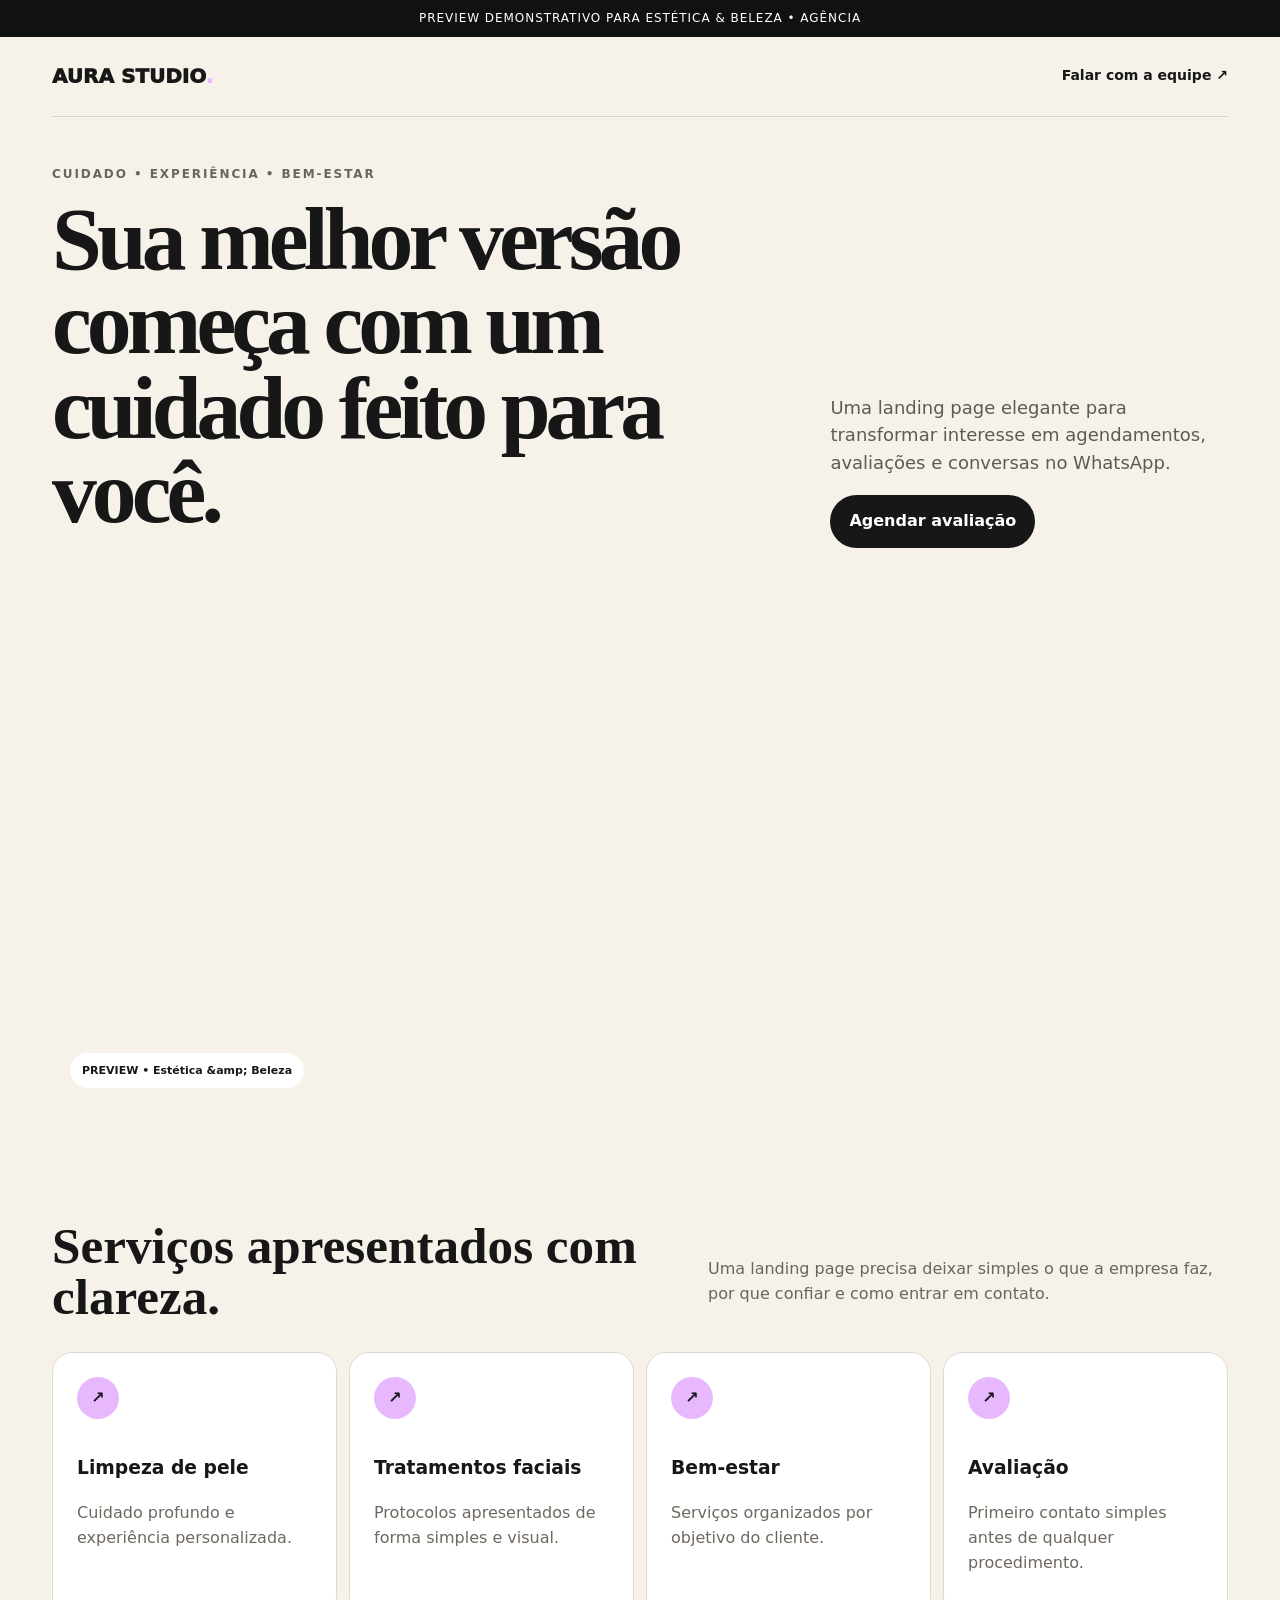
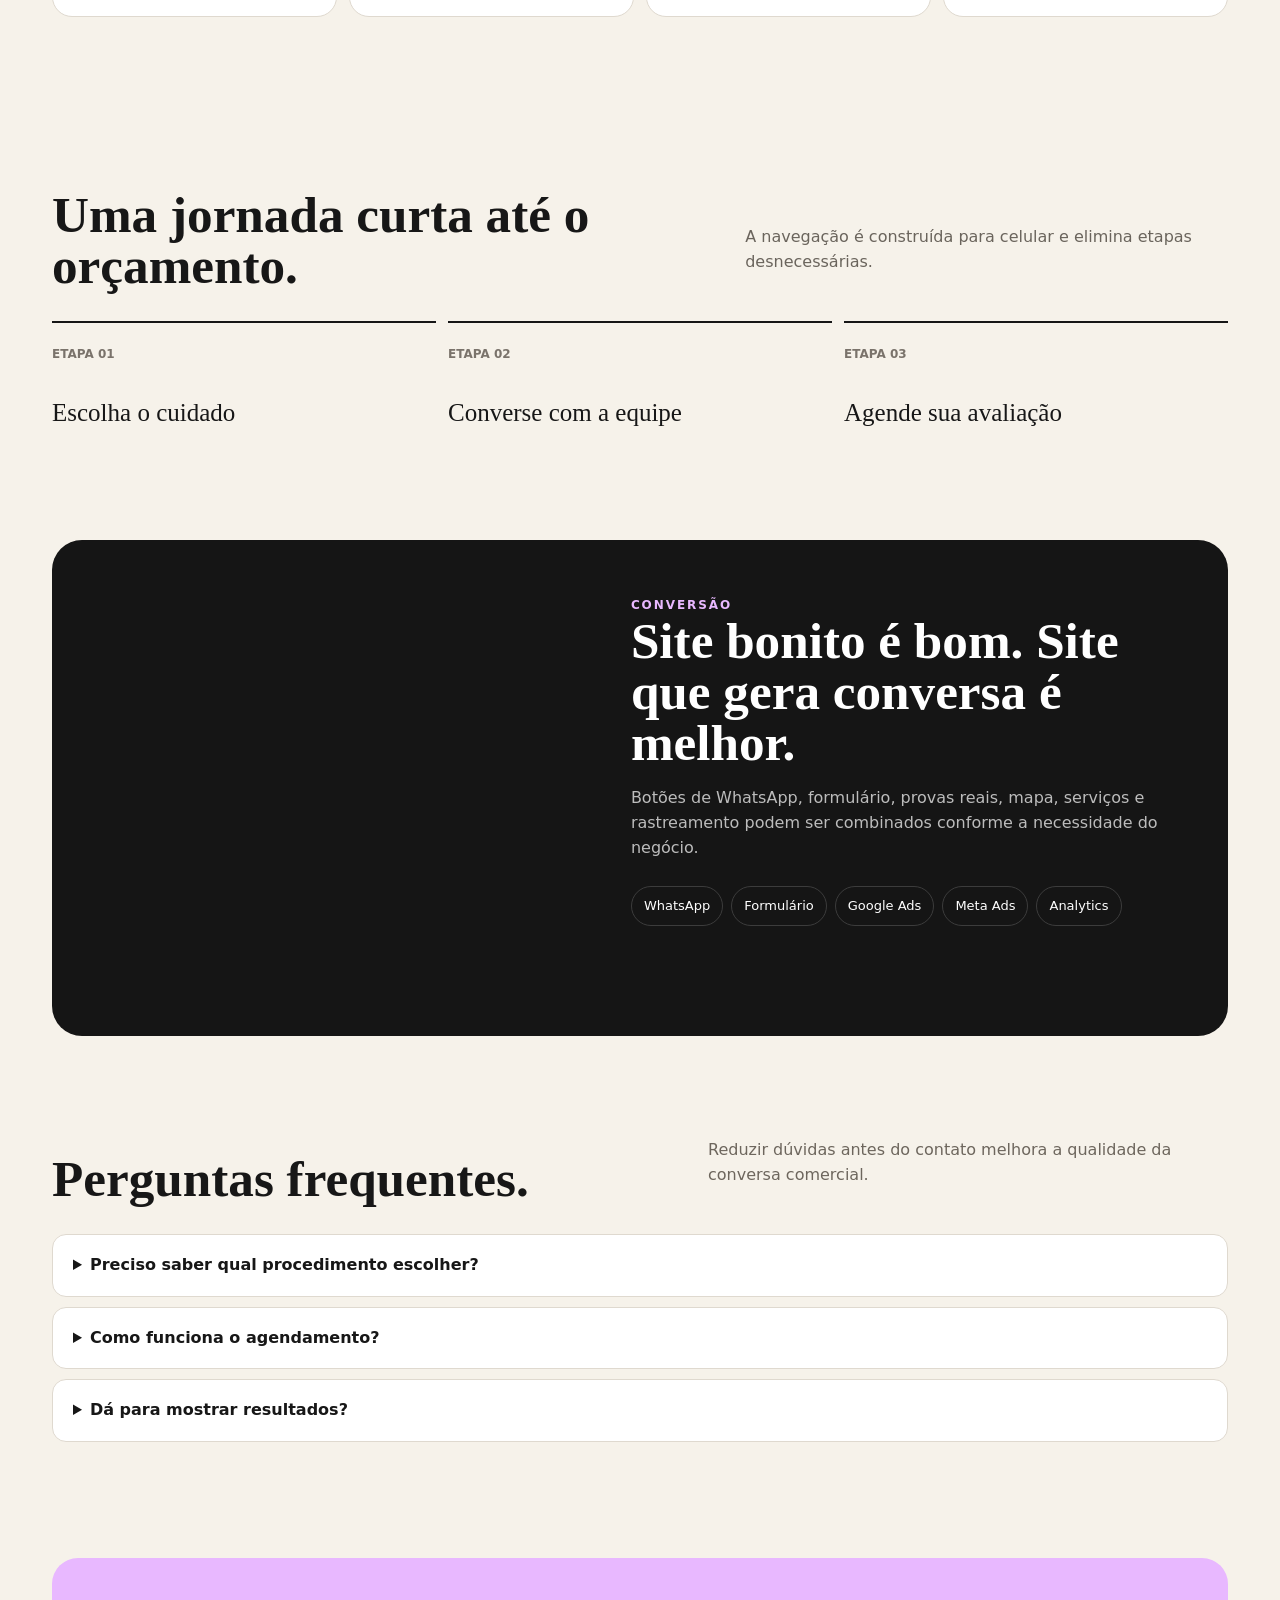
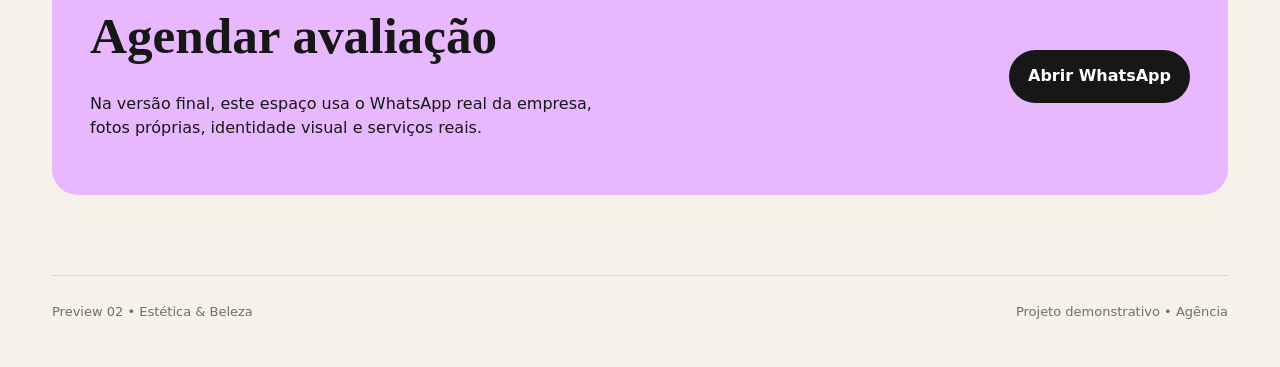
==== preview-2.html @ 4444e03c "Adiciona Preview 02 do nicho" ====
<!doctype html><html lang="pt-BR"><head><meta charset="utf-8"><meta name="viewport" content="width=device-width,initial-scale=1"><title>Preview 02 Estética & Beleza | Agência</title><style>
*{box-sizing:border-box}html{scroll-behavior:smooth}body{margin:0;background:#f6f2ea;color:#171717;font:16px/1.55 Inter,system-ui,-apple-system,Segoe UI,sans-serif}a{text-decoration:none;color:inherit}.wrap{max-width:1220px;margin:auto;padding:0 22px}.note{background:#111;color:#fff;text-align:center;font-size:12px;padding:9px;letter-spacing:.08em}.nav{display:flex;justify-content:space-between;align-items:center;padding:24px 0;border-bottom:1px solid #d9d3c9}.brand{font-size:20px;font-weight:950}.brand em{font-style:normal;color:#E8B8FF}.nav a{font-weight:750;font-size:14px}.hero{padding:48px 0 28px}.heroTop{display:grid;grid-template-columns:1.3fr .7fr;gap:40px;align-items:end}.tag{font-size:12px;font-weight:900;letter-spacing:.16em;color:#6b655d}.hero h1{font-family:Georgia,serif;font-size:clamp(50px,7vw,96px);line-height:.94;letter-spacing:-.055em;margin:14px 0}.hero p{font-size:18px;color:#5f5a53}.btn{display:inline-block;background:#171717;color:#fff;padding:14px 19px;border-radius:999px;font-weight:850}.heroimg{height:520px;border-radius:28px;background:url('https://images.unsplash.com/photo-1616394584738-fc6e612e71b9?auto=format&fit=crop&w=1600&q=85') center/cover;margin-top:38px;position:relative;overflow:hidden}.heroimg:after{content:"PREVIEW • Estética &amp; Beleza";position:absolute;bottom:18px;left:18px;background:#fff;padding:9px 12px;border-radius:999px;font-size:11px;font-weight:900}.section{padding:86px 0}.sectionHead{display:flex;justify-content:space-between;gap:30px;align-items:end;margin-bottom:30px}.sectionHead h2{font-family:Georgia,serif;font-size:clamp(34px,4vw,55px);line-height:1;margin:0}.sectionHead p{max-width:520px;color:#6a645c}.cards{display:grid;grid-template-columns:repeat(4,1fr);gap:12px}.cards article{background:#fff;border:1px solid #dfd9cf;border-radius:20px;padding:24px;min-height:220px}.icon{width:42px;height:42px;border-radius:50%;display:grid;place-items:center;background:#E8B8FF;font-weight:900}.cards h3{margin-top:34px}.cards p{color:#6e685f}.journey{display:grid;grid-template-columns:repeat(3,1fr);gap:12px}.journey div{border-top:2px solid #161616;padding:22px 0}.journey b{display:block;font-size:12px;color:#7a736b;margin-bottom:30px}.journey span{font-family:Georgia,serif;font-size:25px}.feature{display:grid;grid-template-columns:.9fr 1.1fr;gap:18px;background:#151515;color:#fff;border-radius:30px;padding:18px}.featureImg{min-height:460px;border-radius:20px;background:url('https://images.unsplash.com/photo-1570172619644-dfd03ed5d881?auto=format&fit=crop&w=1600&q=85') center/cover}.featureText{padding:38px}.featureText h2{font-family:Georgia,serif;font-size:clamp(38px,4vw,60px);line-height:1;margin:0 0 18px}.featureText p{color:#bcbcbc}.chips{display:flex;gap:8px;flex-wrap:wrap;margin-top:25px}.chips span{border:1px solid #3c3c3c;padding:9px 12px;border-radius:999px;font-size:13px}.faq details{background:#fff;border:1px solid #dfd9cf;border-radius:14px;padding:18px 20px;margin:10px 0}.faq summary{font-weight:850;cursor:pointer}.faq p{color:#6d665d}.final{display:flex;align-items:center;justify-content:space-between;gap:26px;background:#E8B8FF;border-radius:26px;padding:38px;margin:20px 0 80px}.final h2{font-family:Georgia,serif;font-size:clamp(32px,4vw,54px);margin:0}.final p{max-width:540px}.foot{border-top:1px solid #d9d3c9;padding:26px 0 45px;display:flex;justify-content:space-between;gap:18px;flex-wrap:wrap;color:#756e65;font-size:13px}
@media(max-width:900px){.heroTop,.feature{grid-template-columns:1fr}.cards{grid-template-columns:1fr 1fr}.heroimg{height:390px}.sectionHead{align-items:start;flex-direction:column}.featureImg{min-height:330px}}@media(max-width:560px){.cards,.journey{grid-template-columns:1fr}.final{align-items:flex-start;flex-direction:column}.heroimg{height:310px}.section{padding:60px 0}}
</style></head><body><div class="note">PREVIEW DEMONSTRATIVO PARA ESTÉTICA & BELEZA • AGÊNCIA</div><div class="wrap"><nav class="nav"><div class="brand">AURA STUDIO<em>.</em></div><a href="#contato">Falar com a equipe ↗</a></nav>
<section class="hero"><div class="heroTop"><div><div class="tag">CUIDADO • EXPERIÊNCIA • BEM-ESTAR</div><h1>Sua melhor versão começa com um cuidado feito para você.</h1></div><div><p>Uma landing page elegante para transformar interesse em agendamentos, avaliações e conversas no WhatsApp.</p><a href="#contato" class="btn">Agendar avaliação</a></div></div><div class="heroimg"></div></section>
<section class="section"><div class="sectionHead"><h2>Serviços apresentados com clareza.</h2><p>Uma landing page precisa deixar simples o que a empresa faz, por que confiar e como entrar em contato.</p></div><div class="cards"><article><div class="icon">↗</div><h3>Limpeza de pele</h3><p>Cuidado profundo e experiência personalizada.</p></article><article><div class="icon">↗</div><h3>Tratamentos faciais</h3><p>Protocolos apresentados de forma simples e visual.</p></article><article><div class="icon">↗</div><h3>Bem-estar</h3><p>Serviços organizados por objetivo do cliente.</p></article><article><div class="icon">↗</div><h3>Avaliação</h3><p>Primeiro contato simples antes de qualquer procedimento.</p></article></div></section>
<section class="section"><div class="sectionHead"><h2>Uma jornada curta até o orçamento.</h2><p>A navegação é construída para celular e elimina etapas desnecessárias.</p></div><div class="journey"><div><b>ETAPA 01</b><span>Escolha o cuidado</span></div><div><b>ETAPA 02</b><span>Converse com a equipe</span></div><div><b>ETAPA 03</b><span>Agende sua avaliação</span></div></div></section>
<section class="feature"><div class="featureImg"></div><div class="featureText"><div class="tag" style="color:#E8B8FF">CONVERSÃO</div><h2>Site bonito é bom. Site que gera conversa é melhor.</h2><p>Botões de WhatsApp, formulário, provas reais, mapa, serviços e rastreamento podem ser combinados conforme a necessidade do negócio.</p><div class="chips"><span>WhatsApp</span><span>Formulário</span><span>Google Ads</span><span>Meta Ads</span><span>Analytics</span></div></div></section>
<section class="section faq"><div class="sectionHead"><h2>Perguntas frequentes.</h2><p>Reduzir dúvidas antes do contato melhora a qualidade da conversa comercial.</p></div><details><summary>Preciso saber qual procedimento escolher?</summary><p>Não. A página pode direcionar o cliente para uma avaliação inicial.</p></details><details><summary>Como funciona o agendamento?</summary><p>O CTA pode abrir WhatsApp ou uma agenda online.</p></details><details><summary>Dá para mostrar resultados?</summary><p>Sim, desde que a empresa use imagens próprias e autorizadas.</p></details></section>
<section class="final" id="contato"><div><h2>Agendar avaliação</h2><p>Na versão final, este espaço usa o WhatsApp real da empresa, fotos próprias, identidade visual e serviços reais.</p></div><a class="btn" href="javascript:void(0)">Abrir WhatsApp</a></section>
<footer class="foot"><span>Preview 02 • Estética & Beleza</span><span>Projeto demonstrativo • Agência</span></footer></div></body></html>
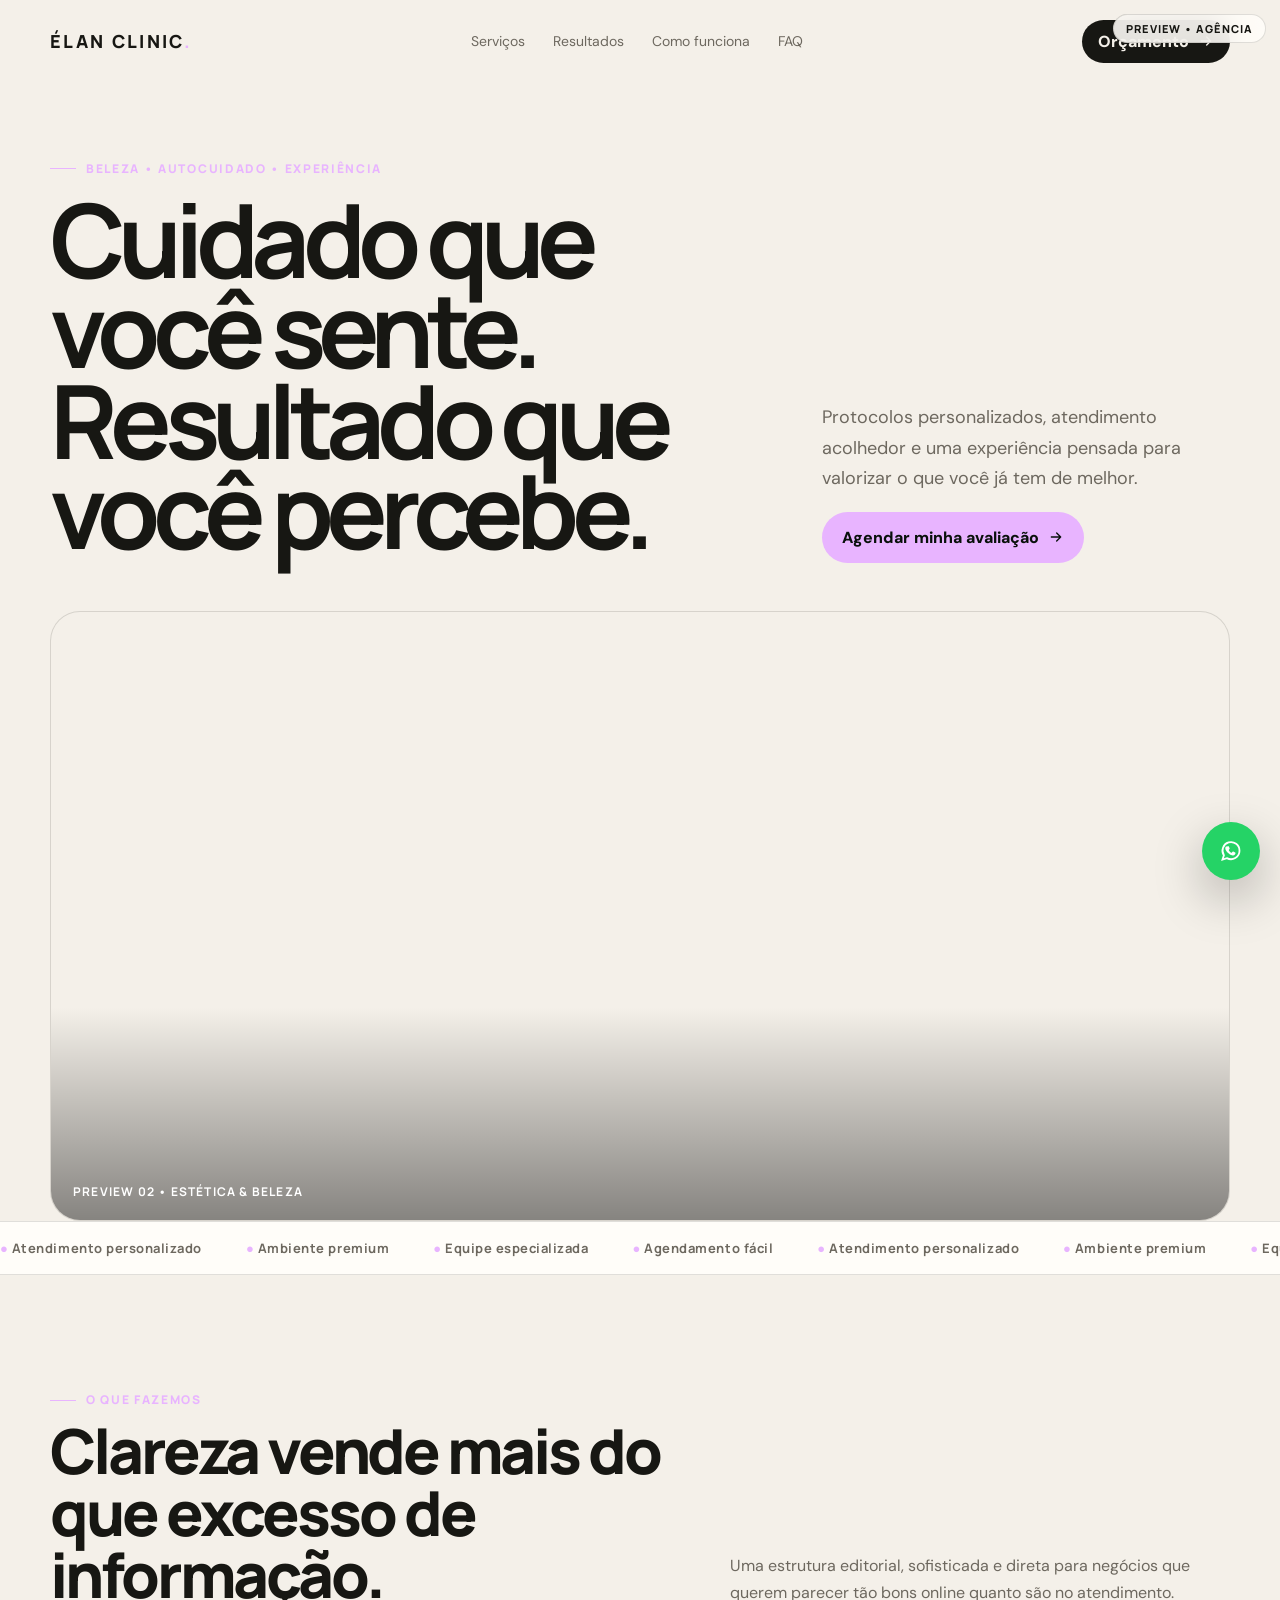
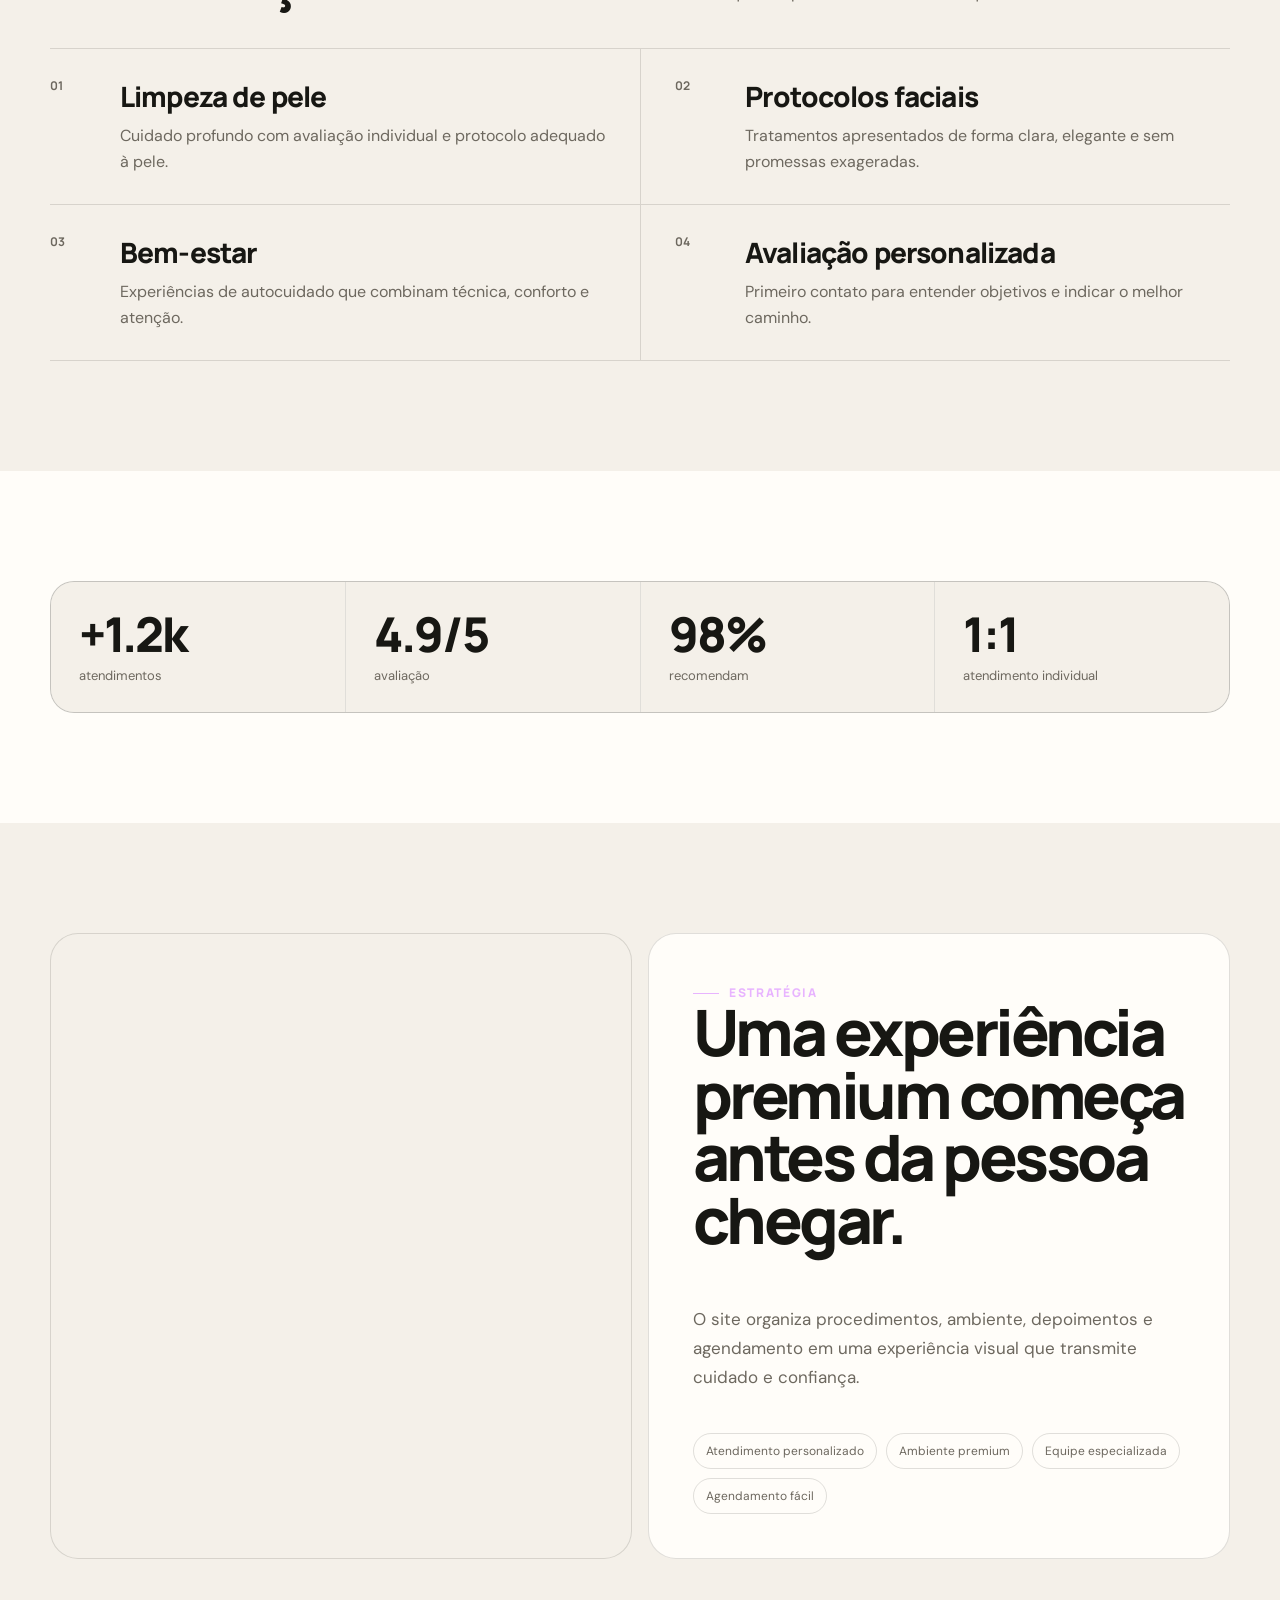
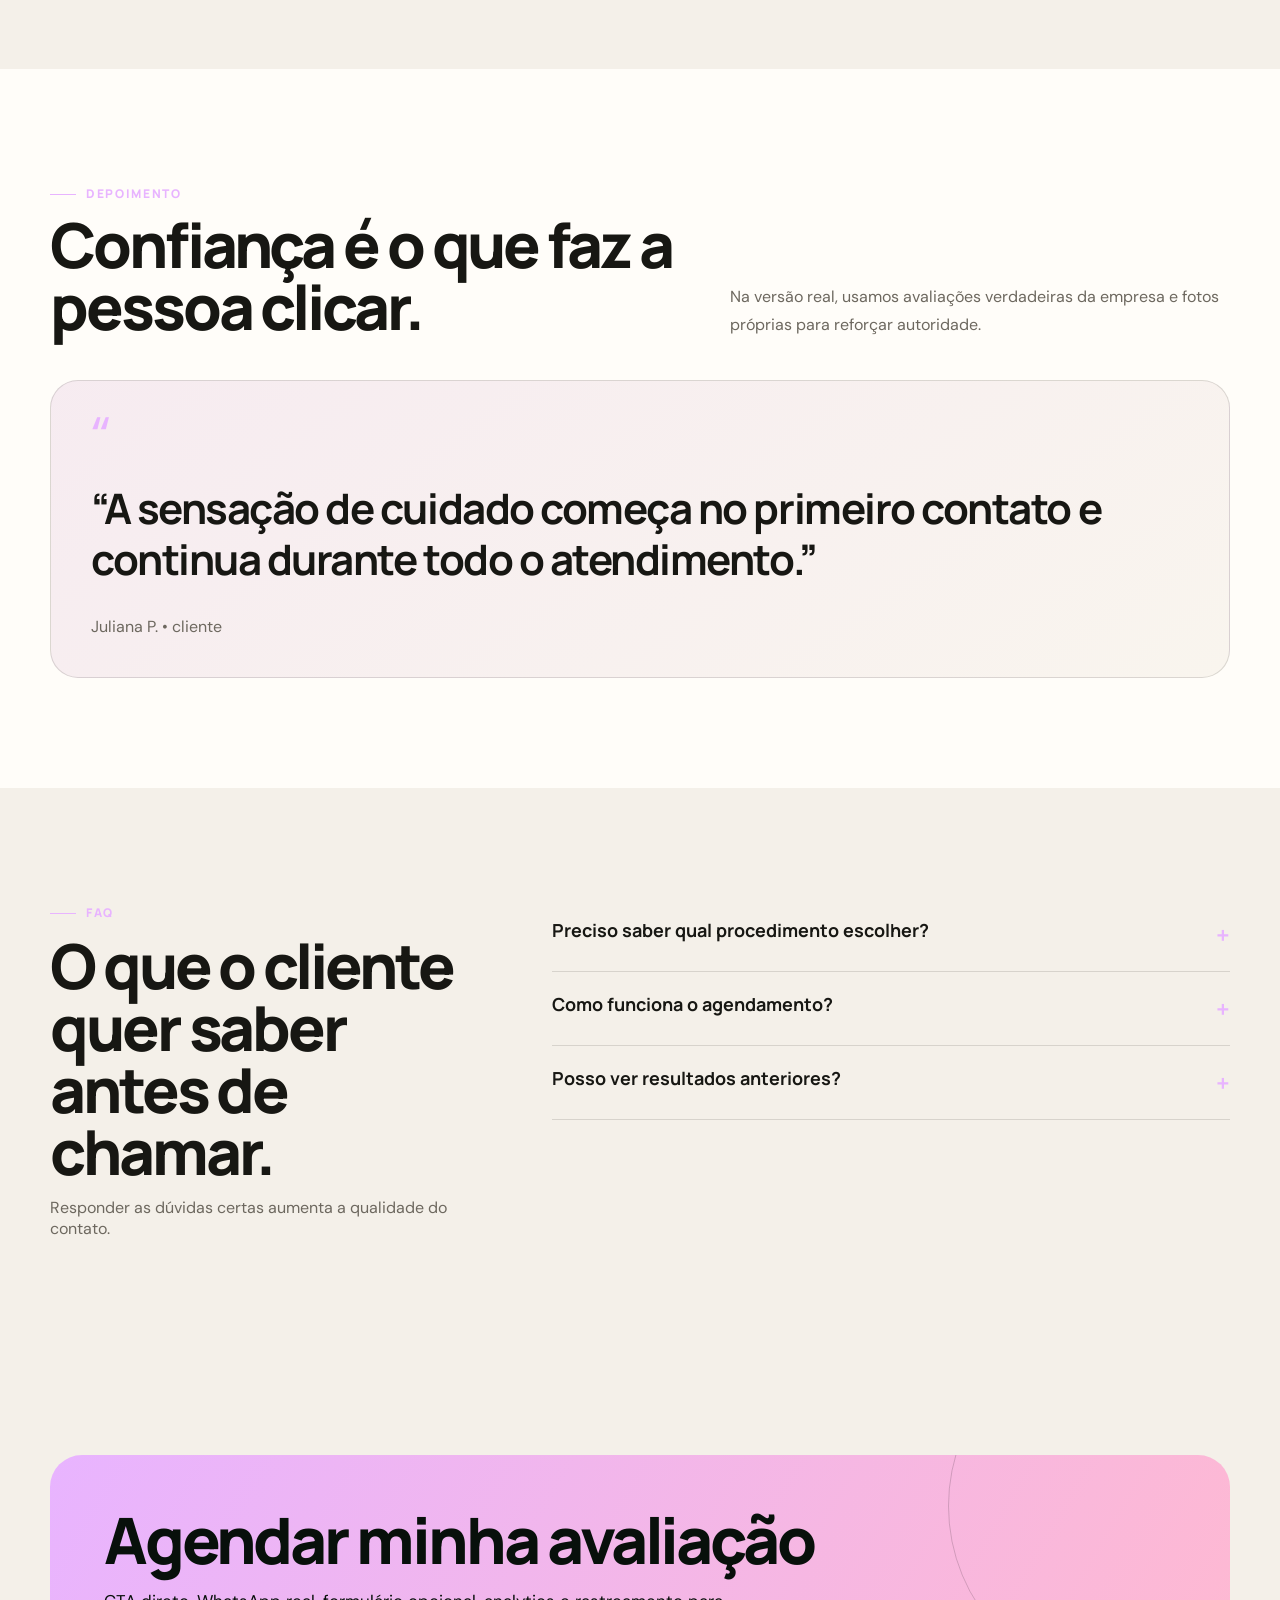
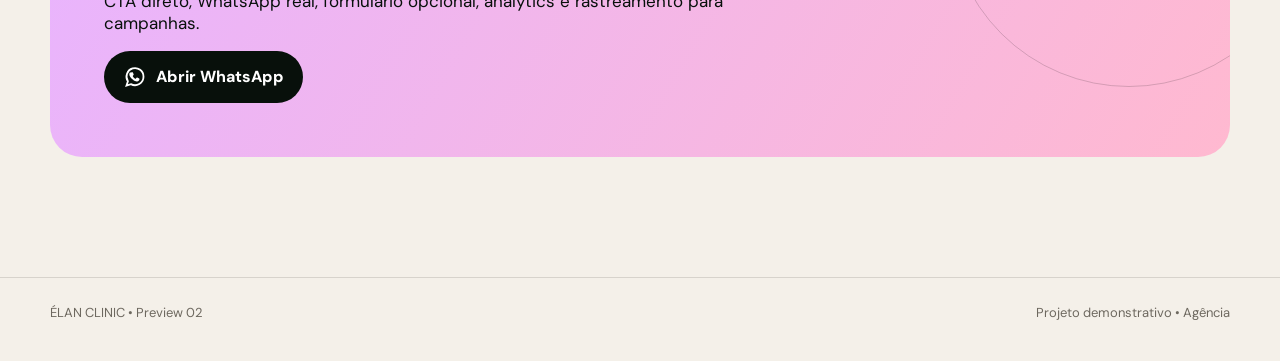
==== commit e2901aea: "Upgrade completo do Preview 02" ====
--- a/preview-2.html
+++ b/preview-2.html
@@ -1,11 +1,16 @@
-<!doctype html><html lang="pt-BR"><head><meta charset="utf-8"><meta name="viewport" content="width=device-width,initial-scale=1"><title>Preview 02 Estética & Beleza | Agência</title><style>
-*{box-sizing:border-box}html{scroll-behavior:smooth}body{margin:0;background:#f6f2ea;color:#171717;font:16px/1.55 Inter,system-ui,-apple-system,Segoe UI,sans-serif}a{text-decoration:none;color:inherit}.wrap{max-width:1220px;margin:auto;padding:0 22px}.note{background:#111;color:#fff;text-align:center;font-size:12px;padding:9px;letter-spacing:.08em}.nav{display:flex;justify-content:space-between;align-items:center;padding:24px 0;border-bottom:1px solid #d9d3c9}.brand{font-size:20px;font-weight:950}.brand em{font-style:normal;color:#E8B8FF}.nav a{font-weight:750;font-size:14px}.hero{padding:48px 0 28px}.heroTop{display:grid;grid-template-columns:1.3fr .7fr;gap:40px;align-items:end}.tag{font-size:12px;font-weight:900;letter-spacing:.16em;color:#6b655d}.hero h1{font-family:Georgia,serif;font-size:clamp(50px,7vw,96px);line-height:.94;letter-spacing:-.055em;margin:14px 0}.hero p{font-size:18px;color:#5f5a53}.btn{display:inline-block;background:#171717;color:#fff;padding:14px 19px;border-radius:999px;font-weight:850}.heroimg{height:520px;border-radius:28px;background:url('https://images.unsplash.com/photo-1616394584738-fc6e612e71b9?auto=format&fit=crop&w=1600&q=85') center/cover;margin-top:38px;position:relative;overflow:hidden}.heroimg:after{content:"PREVIEW • Estética &amp; Beleza";position:absolute;bottom:18px;left:18px;background:#fff;padding:9px 12px;border-radius:999px;font-size:11px;font-weight:900}.section{padding:86px 0}.sectionHead{display:flex;justify-content:space-between;gap:30px;align-items:end;margin-bottom:30px}.sectionHead h2{font-family:Georgia,serif;font-size:clamp(34px,4vw,55px);line-height:1;margin:0}.sectionHead p{max-width:520px;color:#6a645c}.cards{display:grid;grid-template-columns:repeat(4,1fr);gap:12px}.cards article{background:#fff;border:1px solid #dfd9cf;border-radius:20px;padding:24px;min-height:220px}.icon{width:42px;height:42px;border-radius:50%;display:grid;place-items:center;background:#E8B8FF;font-weight:900}.cards h3{margin-top:34px}.cards p{color:#6e685f}.journey{display:grid;grid-template-columns:repeat(3,1fr);gap:12px}.journey div{border-top:2px solid #161616;padding:22px 0}.journey b{display:block;font-size:12px;color:#7a736b;margin-bottom:30px}.journey span{font-family:Georgia,serif;font-size:25px}.feature{display:grid;grid-template-columns:.9fr 1.1fr;gap:18px;background:#151515;color:#fff;border-radius:30px;padding:18px}.featureImg{min-height:460px;border-radius:20px;background:url('https://images.unsplash.com/photo-1570172619644-dfd03ed5d881?auto=format&fit=crop&w=1600&q=85') center/cover}.featureText{padding:38px}.featureText h2{font-family:Georgia,serif;font-size:clamp(38px,4vw,60px);line-height:1;margin:0 0 18px}.featureText p{color:#bcbcbc}.chips{display:flex;gap:8px;flex-wrap:wrap;margin-top:25px}.chips span{border:1px solid #3c3c3c;padding:9px 12px;border-radius:999px;font-size:13px}.faq details{background:#fff;border:1px solid #dfd9cf;border-radius:14px;padding:18px 20px;margin:10px 0}.faq summary{font-weight:850;cursor:pointer}.faq p{color:#6d665d}.final{display:flex;align-items:center;justify-content:space-between;gap:26px;background:#E8B8FF;border-radius:26px;padding:38px;margin:20px 0 80px}.final h2{font-family:Georgia,serif;font-size:clamp(32px,4vw,54px);margin:0}.final p{max-width:540px}.foot{border-top:1px solid #d9d3c9;padding:26px 0 45px;display:flex;justify-content:space-between;gap:18px;flex-wrap:wrap;color:#756e65;font-size:13px}
-@media(max-width:900px){.heroTop,.feature{grid-template-columns:1fr}.cards{grid-template-columns:1fr 1fr}.heroimg{height:390px}.sectionHead{align-items:start;flex-direction:column}.featureImg{min-height:330px}}@media(max-width:560px){.cards,.journey{grid-template-columns:1fr}.final{align-items:flex-start;flex-direction:column}.heroimg{height:310px}.section{padding:60px 0}}
-</style></head><body><div class="note">PREVIEW DEMONSTRATIVO PARA ESTÉTICA & BELEZA • AGÊNCIA</div><div class="wrap"><nav class="nav"><div class="brand">AURA STUDIO<em>.</em></div><a href="#contato">Falar com a equipe ↗</a></nav>
-<section class="hero"><div class="heroTop"><div><div class="tag">CUIDADO • EXPERIÊNCIA • BEM-ESTAR</div><h1>Sua melhor versão começa com um cuidado feito para você.</h1></div><div><p>Uma landing page elegante para transformar interesse em agendamentos, avaliações e conversas no WhatsApp.</p><a href="#contato" class="btn">Agendar avaliação</a></div></div><div class="heroimg"></div></section>
-<section class="section"><div class="sectionHead"><h2>Serviços apresentados com clareza.</h2><p>Uma landing page precisa deixar simples o que a empresa faz, por que confiar e como entrar em contato.</p></div><div class="cards"><article><div class="icon">↗</div><h3>Limpeza de pele</h3><p>Cuidado profundo e experiência personalizada.</p></article><article><div class="icon">↗</div><h3>Tratamentos faciais</h3><p>Protocolos apresentados de forma simples e visual.</p></article><article><div class="icon">↗</div><h3>Bem-estar</h3><p>Serviços organizados por objetivo do cliente.</p></article><article><div class="icon">↗</div><h3>Avaliação</h3><p>Primeiro contato simples antes de qualquer procedimento.</p></article></div></section>
-<section class="section"><div class="sectionHead"><h2>Uma jornada curta até o orçamento.</h2><p>A navegação é construída para celular e elimina etapas desnecessárias.</p></div><div class="journey"><div><b>ETAPA 01</b><span>Escolha o cuidado</span></div><div><b>ETAPA 02</b><span>Converse com a equipe</span></div><div><b>ETAPA 03</b><span>Agende sua avaliação</span></div></div></section>
-<section class="feature"><div class="featureImg"></div><div class="featureText"><div class="tag" style="color:#E8B8FF">CONVERSÃO</div><h2>Site bonito é bom. Site que gera conversa é melhor.</h2><p>Botões de WhatsApp, formulário, provas reais, mapa, serviços e rastreamento podem ser combinados conforme a necessidade do negócio.</p><div class="chips"><span>WhatsApp</span><span>Formulário</span><span>Google Ads</span><span>Meta Ads</span><span>Analytics</span></div></div></section>
-<section class="section faq"><div class="sectionHead"><h2>Perguntas frequentes.</h2><p>Reduzir dúvidas antes do contato melhora a qualidade da conversa comercial.</p></div><details><summary>Preciso saber qual procedimento escolher?</summary><p>Não. A página pode direcionar o cliente para uma avaliação inicial.</p></details><details><summary>Como funciona o agendamento?</summary><p>O CTA pode abrir WhatsApp ou uma agenda online.</p></details><details><summary>Dá para mostrar resultados?</summary><p>Sim, desde que a empresa use imagens próprias e autorizadas.</p></details></section>
-<section class="final" id="contato"><div><h2>Agendar avaliação</h2><p>Na versão final, este espaço usa o WhatsApp real da empresa, fotos próprias, identidade visual e serviços reais.</p></div><a class="btn" href="javascript:void(0)">Abrir WhatsApp</a></section>
-<footer class="foot"><span>Preview 02 • Estética & Beleza</span><span>Projeto demonstrativo • Agência</span></footer></div></body></html>+<!doctype html><html lang="pt-BR"><head><meta charset="utf-8"><meta name="viewport" content="width=device-width,initial-scale=1"><meta name="theme-color" content="#f4f0e9"><title>ÉLAN CLINIC — Preview 02</title><meta name="description" content="Protocolos personalizados, atendimento acolhedor e uma experiência pensada para valorizar o que você já tem de melhor."><link rel="stylesheet" href="styles.css"></head><body class="light" style="--accent:#E8B4FF;--accent2:#FFB9D0">
+  <div class="preview-ribbon">PREVIEW • AGÊNCIA</div>
+  <header class="site-nav"><div class="container nav-inner"><a class="logo" href="#">ÉLAN CLINIC<span class="logo-dot">.</span></a>
+  <nav class="nav-links"><a href="#servicos">Serviços</a><a href="#resultados">Resultados</a><a href="#processo">Como funciona</a><a href="#faq">FAQ</a></nav>
+  <a class="nav-cta" href="#contato">Orçamento <svg width="16" height="16" viewBox="0 0 24 24" fill="none" aria-hidden="true"><path d="M5 12h14M13 6l6 6-6 6" stroke="currentColor" stroke-width="2" stroke-linecap="round" stroke-linejoin="round"/></svg></a><button class="menu-btn" aria-label="Abrir menu">☰</button></div></header>
+  <main><section class="container editorial-hero"><div class="reveal"><div class="eyebrow">BELEZA • AUTOCUIDADO • EXPERIÊNCIA</div><h1>Cuidado que você sente. Resultado que você percebe.</h1></div><div class="right reveal"><p>Protocolos personalizados, atendimento acolhedor e uma experiência pensada para valorizar o que você já tem de melhor.</p><a class="btn-primary" href="#contato">Agendar minha avaliação <svg width="16" height="16" viewBox="0 0 24 24" fill="none" aria-hidden="true"><path d="M5 12h14M13 6l6 6-6 6" stroke="currentColor" stroke-width="2" stroke-linecap="round" stroke-linejoin="round"/></svg></a></div></section>
+  <section class="container"><div class="editorial-photo reveal" style="background-image:url('https://images.unsplash.com/photo-1616394584738-fc6e612e71b9?auto=format&fit=crop&w=1400&q=86')"><div class="caption">PREVIEW 02 • ESTÉTICA & BELEZA</div></div></section>
+  <div class="marquee"><div class="marquee-track"><span><b>●</b> Atendimento personalizado</span><span><b>●</b> Ambiente premium</span><span><b>●</b> Equipe especializada</span><span><b>●</b> Agendamento fácil</span><span><b>●</b> Atendimento personalizado</span><span><b>●</b> Ambiente premium</span><span><b>●</b> Equipe especializada</span><span><b>●</b> Agendamento fácil</span></div></div>
+  <section class="section" id="servicos"><div class="container"><div class="section-head reveal"><div><div class="eyebrow">O QUE FAZEMOS</div><h2>Clareza vende mais do que excesso de informação.</h2></div><p>Uma estrutura editorial, sofisticada e direta para negócios que querem parecer tão bons online quanto são no atendimento.</p></div><div class="editorial-services"><article class="editorial-service reveal"><span class="num">01</span><div><h3>Limpeza de pele</h3><p>Cuidado profundo com avaliação individual e protocolo adequado à pele.</p></div></article><article class="editorial-service reveal"><span class="num">02</span><div><h3>Protocolos faciais</h3><p>Tratamentos apresentados de forma clara, elegante e sem promessas exageradas.</p></div></article><article class="editorial-service reveal"><span class="num">03</span><div><h3>Bem-estar</h3><p>Experiências de autocuidado que combinam técnica, conforto e atenção.</p></div></article><article class="editorial-service reveal"><span class="num">04</span><div><h3>Avaliação personalizada</h3><p>Primeiro contato para entender objetivos e indicar o melhor caminho.</p></div></article></div></div></section>
+  <section class="section alt" id="resultados"><div class="container"><div class="metrics"><div class="metric reveal"><strong>+1.2k</strong><span>atendimentos</span></div><div class="metric reveal"><strong>4.9/5</strong><span>avaliação</span></div><div class="metric reveal"><strong>98%</strong><span>recomendam</span></div><div class="metric reveal"><strong>1:1</strong><span>atendimento individual</span></div></div></div></section>
+  <section class="section" id="processo"><div class="container editorial-feature"><div class="feature-image reveal" style="background-image:url('https://images.unsplash.com/photo-1515377905703-c4788e51af15?auto=format&fit=crop&w=1400&q=86')"></div><article class="feature-copy reveal"><div><div class="eyebrow">ESTRATÉGIA</div><h2>Uma experiência premium começa antes da pessoa chegar.</h2><p>O site organiza procedimentos, ambiente, depoimentos e agendamento em uma experiência visual que transmite cuidado e confiança.</p></div><div class="proof-list"><span>Atendimento personalizado</span><span>Ambiente premium</span><span>Equipe especializada</span><span>Agendamento fácil</span></div></article></div></section>
+  <section class="section alt"><div class="container"><div class="section-head reveal"><div><div class="eyebrow">DEPOIMENTO</div><h2>Confiança é o que faz a pessoa clicar.</h2></div><p>Na versão real, usamos avaliações verdadeiras da empresa e fotos próprias para reforçar autoridade.</p></div><article class="quote-card reveal"><div class="quote-mark">“</div><blockquote>“A sensação de cuidado começa no primeiro contato e continua durante todo o atendimento.”</blockquote><footer>Juliana P. • cliente</footer></article></div></section>
+  <section class="section" id="faq"><div class="container faq-grid"><div class="faq-title reveal"><div class="eyebrow">FAQ</div><h2>O que o cliente quer saber antes de chamar.</h2><p>Responder as dúvidas certas aumenta a qualidade do contato.</p></div><div><details class="reveal"><summary>Preciso saber qual procedimento escolher?</summary><p>Não. A avaliação inicial existe justamente para entender seu objetivo e orientar o melhor caminho.</p></details><details class="reveal"><summary>Como funciona o agendamento?</summary><p>O site pode levar direto ao WhatsApp ou integrar uma agenda online.</p></details><details class="reveal"><summary>Posso ver resultados anteriores?</summary><p>A versão final pode usar imagens reais e autorizadas, respeitando as regras aplicáveis ao segmento.</p></details></div></div></section>
+  <section class="final-cta" id="contato"><div class="container"><div class="cta-box reveal"><h2>Agendar minha avaliação</h2><p>CTA direto, WhatsApp real, formulário opcional, analytics e rastreamento para campanhas.</p><a class="btn-secondary" href="javascript:void(0)"><svg width="24" height="24" viewBox="0 0 24 24" fill="none" aria-hidden="true"><path d="M20.5 11.7a8.5 8.5 0 0 1-12.6 7.4L3.5 20.5l1.4-4.2A8.5 8.5 0 1 1 20.5 11.7Z" stroke="currentColor" stroke-width="1.8"/><path d="M8.2 7.6c.2-.4.4-.4.7-.4h.5c.2 0 .4.1.5.4l.7 1.7c.1.3.1.5-.1.7l-.6.8c-.1.1-.2.3 0 .6.5.9 1.3 1.8 2.2 2.3.3.2.5.1.6 0l.9-1c.2-.2.4-.2.7-.1l1.8.9c.3.1.4.3.4.5 0 .4-.2 1.3-.8 1.8-.6.5-1.4.8-2.7.4-1.3-.4-2.8-1.1-4.5-2.8C6.9 11.7 6.2 10 6.3 8.9c.1-.6.4-1 .7-1.3.3-.3.8-.3 1.2 0Z" fill="currentColor"/></svg> Abrir WhatsApp</a></div></div></section></main>
+  <footer class="site-footer"><div class="container footer-row"><span>ÉLAN CLINIC • Preview 02</span><span>Projeto demonstrativo • Agência</span></div></footer>
+  <a class="whatsapp-float" href="#contato" aria-label="WhatsApp"><svg width="24" height="24" viewBox="0 0 24 24" fill="none" aria-hidden="true"><path d="M20.5 11.7a8.5 8.5 0 0 1-12.6 7.4L3.5 20.5l1.4-4.2A8.5 8.5 0 1 1 20.5 11.7Z" stroke="currentColor" stroke-width="1.8"/><path d="M8.2 7.6c.2-.4.4-.4.7-.4h.5c.2 0 .4.1.5.4l.7 1.7c.1.3.1.5-.1.7l-.6.8c-.1.1-.2.3 0 .6.5.9 1.3 1.8 2.2 2.3.3.2.5.1.6 0l.9-1c.2-.2.4-.2.7-.1l1.8.9c.3.1.4.3.4.5 0 .4-.2 1.3-.8 1.8-.6.5-1.4.8-2.7.4-1.3-.4-2.8-1.1-4.5-2.8C6.9 11.7 6.2 10 6.3 8.9c.1-.6.4-1 .7-1.3.3-.3.8-.3 1.2 0Z" fill="currentColor"/></svg></a><script src="app.js"></script></body></html>
--- a/styles.css
+++ b/styles.css
@@ -0,0 +1,16 @@
+
+@import url('https://fonts.googleapis.com/css2?family=DM+Sans:wght@400;500;600;700;800&family=Manrope:wght@500;600;700;800&display=swap');
+:root{--accent:#b9ff45;--accent2:#68f6c8;--ink:#070907;--bg:#080b0d;--surface:#0d1114;--surface2:#11171b;--text:#f7f9fa;--muted:#9ba5ad;--line:rgba(255,255,255,.11);--radius:24px}
+*{box-sizing:border-box}html{scroll-behavior:smooth}body{margin:0;font-family:"DM Sans",system-ui,sans-serif;background:var(--bg);color:var(--text);overflow-x:hidden}body.light{--bg:#f4f0e9;--surface:#fffdf9;--surface2:#f9f5ee;--text:#171713;--muted:#6d685f;--line:rgba(20,20,15,.13)}
+a{text-decoration:none;color:inherit}button{font:inherit}.container{width:min(1180px,calc(100% - 40px));margin:auto}.preview-ribbon{position:fixed;z-index:90;top:14px;right:14px;padding:8px 12px;border:1px solid var(--line);border-radius:999px;background:color-mix(in srgb,var(--surface) 88%,transparent);backdrop-filter:blur(14px);font:800 11px/1 "Manrope";letter-spacing:.1em;color:var(--text)}
+.site-nav{position:sticky;z-index:80;top:0;border-bottom:1px solid transparent;transition:.3s}.site-nav.scrolled{border-color:var(--line);background:color-mix(in srgb,var(--bg) 80%,transparent);backdrop-filter:blur(18px)}.nav-inner{height:82px;display:flex;align-items:center;justify-content:space-between;gap:24px}.logo{font:800 18px/1 "Manrope";letter-spacing:.13em}.logo-dot{color:var(--accent)}.nav-links{display:flex;align-items:center;gap:28px;color:var(--muted);font-size:14px}.nav-links a:hover{color:var(--text)}.nav-cta,.btn-primary,.btn-secondary{display:inline-flex;align-items:center;justify-content:center;gap:9px;border-radius:999px;transition:.25s;font-weight:800}.nav-cta{padding:11px 16px;background:var(--text);color:var(--bg)}.nav-cta:hover{transform:translateY(-2px)}.menu-btn{display:none;border:1px solid var(--line);background:var(--surface);color:var(--text);width:44px;height:44px;border-radius:50%}
+.hero{position:relative;padding:58px 0 48px}.hero-grid{display:grid;grid-template-columns:1.02fr .98fr;gap:58px;align-items:center}.hero-copy{position:relative;z-index:2}.eyebrow{display:inline-flex;gap:10px;align-items:center;color:var(--accent);font:800 12px/1.3 "Manrope";letter-spacing:.14em}.eyebrow:before{content:"";width:26px;height:1px;background:var(--accent)}h1,h2,h3,p{margin-top:0}.hero h1{font:800 clamp(48px,6.7vw,88px)/.96 "Manrope";letter-spacing:-.06em;margin:20px 0 22px;max-width:900px}.hero p{font-size:19px;line-height:1.7;color:var(--muted);max-width:650px}.hero-actions{display:flex;gap:12px;flex-wrap:wrap;margin-top:30px}.btn-primary{padding:15px 20px;background:var(--accent);color:#09100b}.btn-primary:hover{transform:translateY(-3px);box-shadow:0 16px 50px color-mix(in srgb,var(--accent) 25%,transparent)}.btn-secondary{padding:14px 19px;border:1px solid var(--line);background:var(--surface);color:var(--text)}.hero-note{display:flex;gap:14px;align-items:center;margin-top:26px;color:var(--muted);font-size:13px}.avatars{display:flex}.avatars span{width:28px;height:28px;border-radius:50%;border:2px solid var(--bg);background:linear-gradient(135deg,var(--accent),var(--accent2));margin-left:-7px}.avatars span:first-child{margin-left:0}.hero-media{position:relative;min-height:620px}.hero-photo{position:absolute;inset:0;border-radius:32px;background:center/cover no-repeat;border:1px solid var(--line);overflow:hidden}.hero-photo:after{content:"";position:absolute;inset:0;background:linear-gradient(180deg,transparent 45%,rgba(0,0,0,.6))}.float-card{position:absolute;z-index:4;left:-34px;bottom:36px;width:min(290px,80%);padding:18px;background:color-mix(in srgb,var(--surface) 86%,transparent);backdrop-filter:blur(22px);border:1px solid var(--line);border-radius:20px;box-shadow:0 30px 70px rgba(0,0,0,.25)}.float-card small{color:var(--muted);font-size:12px}.float-card strong{display:block;font:800 25px/1.2 "Manrope";margin:4px 0 12px}.float-card .mini{display:flex;justify-content:space-between;gap:12px;color:var(--muted);font-size:12px}.floating-badge{position:absolute;z-index:4;right:-22px;top:42px;width:118px;height:118px;border-radius:50%;background:var(--accent);color:#07100a;display:grid;place-items:center;text-align:center;font:900 11px/1.25 "Manrope";letter-spacing:.08em;transform:rotate(8deg);box-shadow:0 18px 60px color-mix(in srgb,var(--accent) 28%,transparent)}
+.marquee{overflow:hidden;border-block:1px solid var(--line);background:var(--surface)}.marquee-track{display:flex;gap:44px;width:max-content;padding:17px 0;animation:marquee 25s linear infinite}.marquee-track span{color:var(--muted);font:700 13px "Manrope";letter-spacing:.04em;white-space:nowrap}.marquee-track b{color:var(--accent)}@keyframes marquee{to{transform:translateX(-50%)}}
+.section{padding:110px 0}.section.alt{background:var(--surface)}.section-head{display:flex;justify-content:space-between;gap:36px;align-items:end;margin-bottom:42px}.section-head h2{font:800 clamp(38px,5vw,62px)/1 "Manrope";letter-spacing:-.05em;max-width:760px;margin:12px 0 0}.section-head p{max-width:500px;color:var(--muted);line-height:1.7;margin:0}.services-grid{display:grid;grid-template-columns:repeat(4,1fr);gap:14px}.service-card{position:relative;min-height:280px;padding:24px;border:1px solid var(--line);border-radius:22px;background:var(--surface2);overflow:hidden;transition:.3s}.service-card:hover{transform:translateY(-7px);border-color:color-mix(in srgb,var(--accent) 55%,var(--line))}.service-index{display:flex;justify-content:space-between;color:var(--muted);font:700 12px "Manrope"}.service-icon{width:44px;height:44px;border-radius:14px;background:color-mix(in srgb,var(--accent) 16%,transparent);display:grid;place-items:center;color:var(--accent);font-weight:900}.service-card h3{font:800 23px/1.15 "Manrope";margin:70px 0 10px}.service-card p{color:var(--muted);line-height:1.65}.metrics{display:grid;grid-template-columns:repeat(4,1fr);gap:1px;background:var(--line);border:1px solid var(--line);border-radius:24px;overflow:hidden}.metric{padding:28px;background:var(--bg)}.metric strong{display:block;font:800 clamp(30px,4vw,48px)/1 "Manrope";letter-spacing:-.04em}.metric span{display:block;color:var(--muted);margin-top:9px;font-size:13px}.gallery{display:grid;grid-template-columns:1.2fr .8fr .8fr;grid-template-rows:360px 250px;gap:14px}.gallery figure{margin:0;border-radius:22px;overflow:hidden;border:1px solid var(--line);position:relative}.gallery figure:first-child{grid-row:1/3}.gallery img{width:100%;height:100%;object-fit:cover;transition:.5s}.gallery figure:hover img{transform:scale(1.04)}.gallery figcaption{position:absolute;inset:auto 14px 14px 14px;padding:11px 12px;border-radius:13px;background:rgba(0,0,0,.56);backdrop-filter:blur(10px);color:#fff;font-size:12px}
+.story-grid{display:grid;grid-template-columns:.95fr 1.05fr;gap:18px;align-items:stretch}.story-copy,.quote-card{border:1px solid var(--line);border-radius:28px;padding:40px;background:var(--surface2)}.story-copy h2{font:800 clamp(38px,5vw,60px)/1 "Manrope";letter-spacing:-.05em;margin:16px 0}.story-copy p{color:var(--muted);font-size:17px;line-height:1.75}.proof-list{display:flex;gap:9px;flex-wrap:wrap;margin-top:24px}.proof-list span{padding:9px 12px;border-radius:999px;border:1px solid var(--line);font-size:12px;color:var(--muted)}.quote-card{display:flex;flex-direction:column;justify-content:space-between;background:linear-gradient(145deg,color-mix(in srgb,var(--accent) 15%,var(--surface2)),var(--surface2))}.quote-mark{font-size:54px;color:var(--accent);line-height:.6}.quote-card blockquote{font:700 clamp(28px,3.5vw,42px)/1.22 "Manrope";letter-spacing:-.035em;margin:30px 0}.quote-card footer{color:var(--muted)}
+.steps{display:grid;grid-template-columns:repeat(3,1fr);gap:14px}.step{padding:30px;border-top:1px solid var(--line);background:linear-gradient(180deg,transparent,var(--surface));border-radius:0 0 22px 22px}.step b{font:800 12px "Manrope";color:var(--accent)}.step h3{font:800 25px "Manrope";margin:35px 0 10px}.step p{color:var(--muted);line-height:1.6}
+.faq-grid{display:grid;grid-template-columns:.8fr 1.2fr;gap:50px}.faq-title h2{font:800 clamp(40px,5vw,62px)/1 "Manrope";letter-spacing:-.05em;margin:14px 0}.faq-title p{color:var(--muted)}details{border-bottom:1px solid var(--line);padding:20px 0}summary{list-style:none;cursor:pointer;font:700 18px "Manrope";display:flex;justify-content:space-between;gap:20px}summary::-webkit-details-marker{display:none}summary:after{content:"+";color:var(--accent);font-size:24px}details[open] summary:after{content:"–"}details p{color:var(--muted);line-height:1.7;padding-right:40px;margin:13px 0 0}
+.final-cta{padding:90px 0 120px}.cta-box{position:relative;overflow:hidden;border-radius:32px;padding:54px;background:linear-gradient(120deg,var(--accent),var(--accent2));color:#08100b}.cta-box:after{content:"";position:absolute;width:360px;height:360px;border:1px solid rgba(0,0,0,.16);border-radius:50%;right:-80px;top:-130px}.cta-box h2{font:800 clamp(42px,5vw,68px)/.98 "Manrope";letter-spacing:-.05em;max-width:850px;margin:0 0 18px}.cta-box p{max-width:650px;font-size:17px}.cta-box .btn-secondary{background:#08100b;color:#fff;border:0}.site-footer{border-top:1px solid var(--line);padding:26px 0 40px;color:var(--muted);font-size:13px}.footer-row{display:flex;justify-content:space-between;gap:20px;flex-wrap:wrap}
+.whatsapp-float{position:fixed;z-index:70;right:20px;bottom:20px;width:58px;height:58px;border-radius:50%;background:#25D366;color:white;display:grid;place-items:center;font-weight:900;box-shadow:0 18px 50px rgba(0,0,0,.28);transition:.25s}.whatsapp-float:hover{transform:translateY(-4px) scale(1.03)}.reveal{opacity:0;transform:translateY(22px);transition:.75s cubic-bezier(.2,.7,.2,1)}.reveal.visible{opacity:1;transform:none}
+body.light .hero{padding-top:36px}.editorial-hero{display:grid;grid-template-columns:1.28fr .72fr;gap:48px;align-items:end;padding:70px 0 38px}.editorial-hero h1{font:700 clamp(58px,8vw,108px)/.88 "Manrope";letter-spacing:-.075em;margin:18px 0}.editorial-hero .right{padding-bottom:10px}.editorial-hero p{color:var(--muted);font-size:18px;line-height:1.7}.editorial-photo{height:610px;border-radius:30px;background:center/cover no-repeat;position:relative;overflow:hidden;border:1px solid var(--line)}.editorial-photo:after{content:"";position:absolute;inset:0;background:linear-gradient(180deg,transparent 65%,rgba(0,0,0,.45))}.editorial-photo .caption{position:absolute;z-index:2;left:22px;bottom:20px;color:white;font:700 12px "Manrope";letter-spacing:.1em}.editorial-services{display:grid;grid-template-columns:1fr 1fr;border-top:1px solid var(--line)}.editorial-service{display:grid;grid-template-columns:70px 1fr;padding:28px 0;border-bottom:1px solid var(--line)}.editorial-service:nth-child(odd){padding-right:34px}.editorial-service:nth-child(even){padding-left:34px;border-left:1px solid var(--line)}.editorial-service .num{font:700 12px "Manrope";color:var(--muted)}.editorial-service h3{font:800 28px "Manrope";letter-spacing:-.03em;margin:0 0 8px}.editorial-service p{color:var(--muted);margin:0;line-height:1.65}.editorial-feature{display:grid;grid-template-columns:1fr 1fr;gap:16px}.feature-image{min-height:560px;border-radius:28px;background:center/cover no-repeat;border:1px solid var(--line)}.feature-copy{border-radius:28px;background:var(--surface);border:1px solid var(--line);padding:44px;display:flex;flex-direction:column;justify-content:space-between}.feature-copy h2{font:800 clamp(40px,5vw,65px)/.98 "Manrope";letter-spacing:-.055em}.feature-copy p{color:var(--muted);font-size:17px;line-height:1.7}
+@media(max-width:960px){.hero-grid,.story-grid,.faq-grid,.editorial-hero,.editorial-feature{grid-template-columns:1fr}.hero-media{min-height:500px}.floating-badge{right:14px}.float-card{left:14px}.services-grid{grid-template-columns:1fr 1fr}.gallery{grid-template-columns:1fr 1fr;grid-template-rows:380px 260px}.gallery figure:first-child{grid-column:1/3;grid-row:auto}.metrics{grid-template-columns:1fr 1fr}.editorial-service:nth-child(odd),.editorial-service:nth-child(even){padding:24px 0;border-left:0}.editorial-services{grid-template-columns:1fr}}@media(max-width:680px){.container{width:min(100% - 28px,1180px)}.nav-links{position:fixed;inset:82px 14px auto 14px;display:none;flex-direction:column;align-items:stretch;padding:18px;background:var(--surface);border:1px solid var(--line);border-radius:20px}.nav-links.open{display:flex}.menu-btn{display:block}.nav-cta{display:none}.hero{padding-top:34px}.hero-media{min-height:420px}.hero h1{font-size:clamp(44px,14vw,68px)}.services-grid,.steps,.gallery,.metrics{grid-template-columns:1fr}.gallery{grid-template-rows:340px 250px 250px}.gallery figure:first-child{grid-column:auto}.section{padding:76px 0}.section-head{align-items:flex-start;flex-direction:column}.story-copy,.quote-card{padding:28px}.cta-box{padding:36px 24px}.editorial-photo{height:430px}.editorial-hero{padding-top:46px}.editorial-hero h1{font-size:clamp(52px,15vw,80px)}}
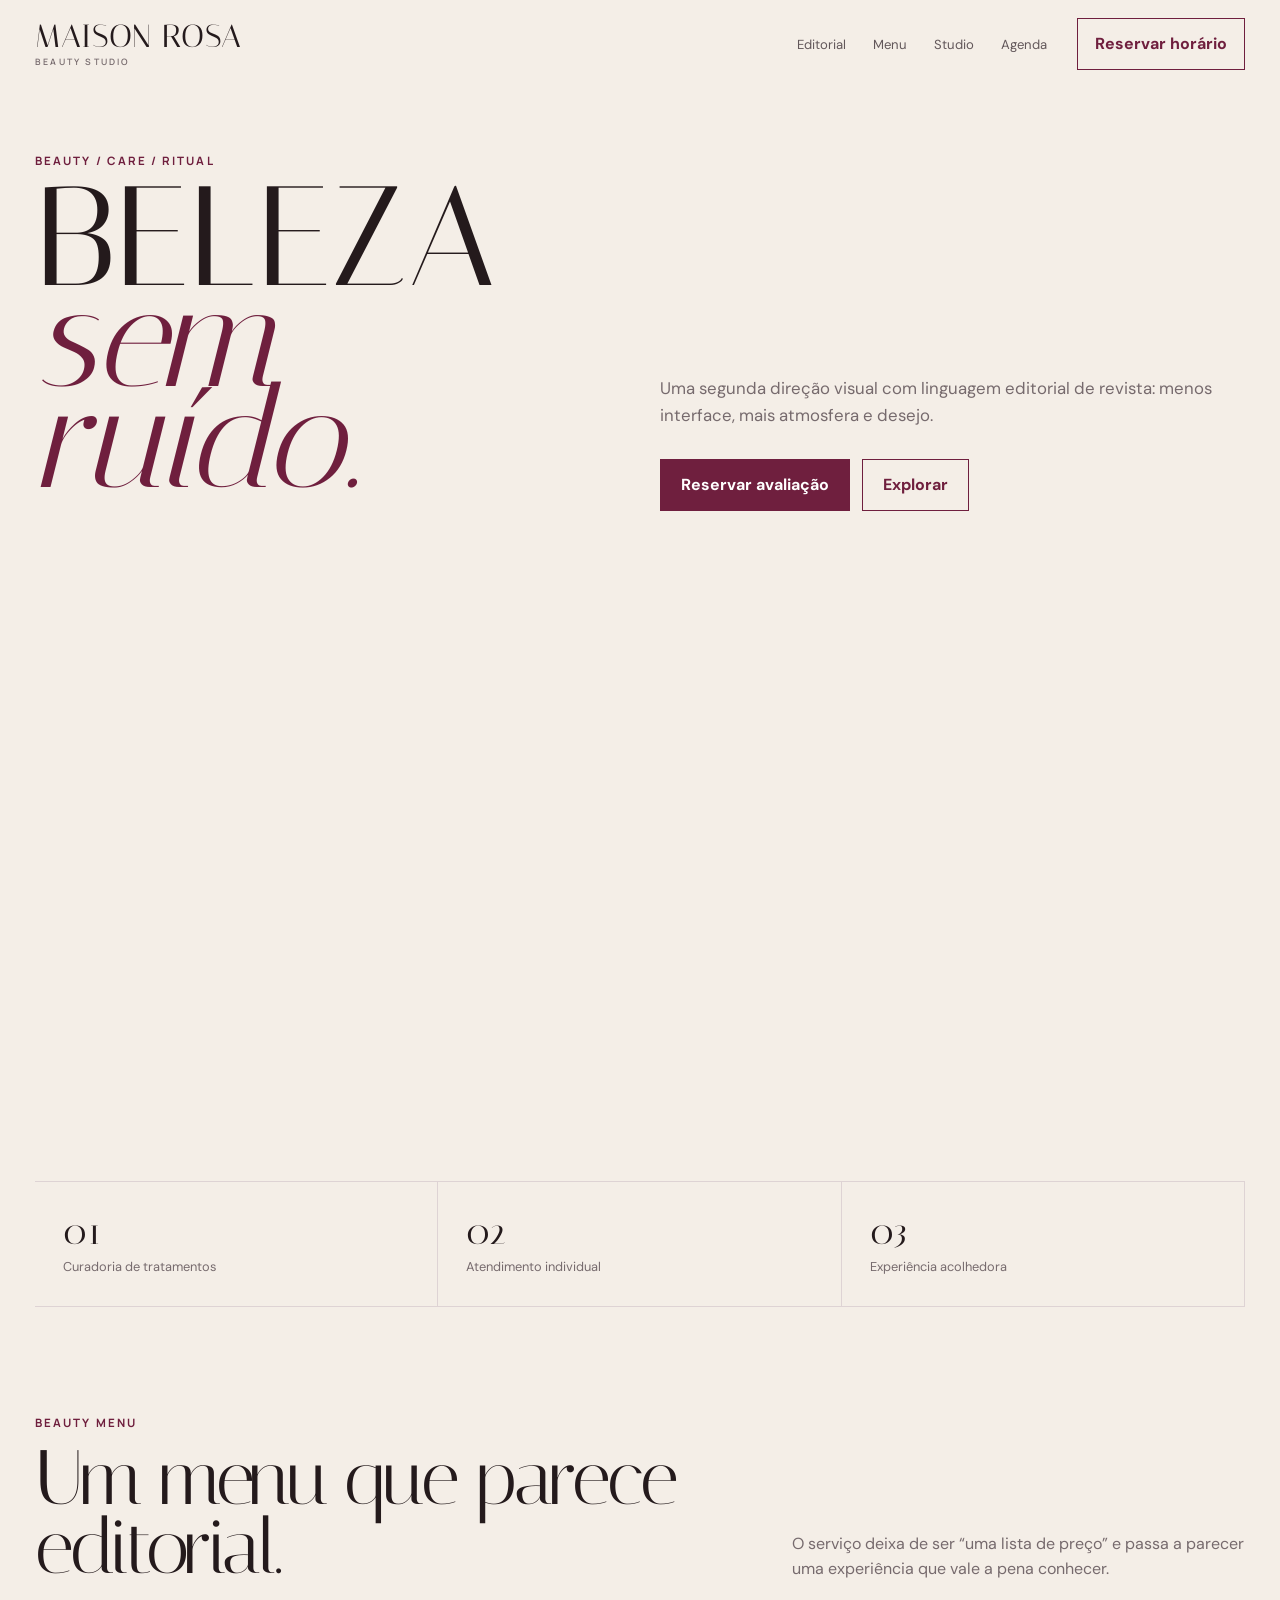
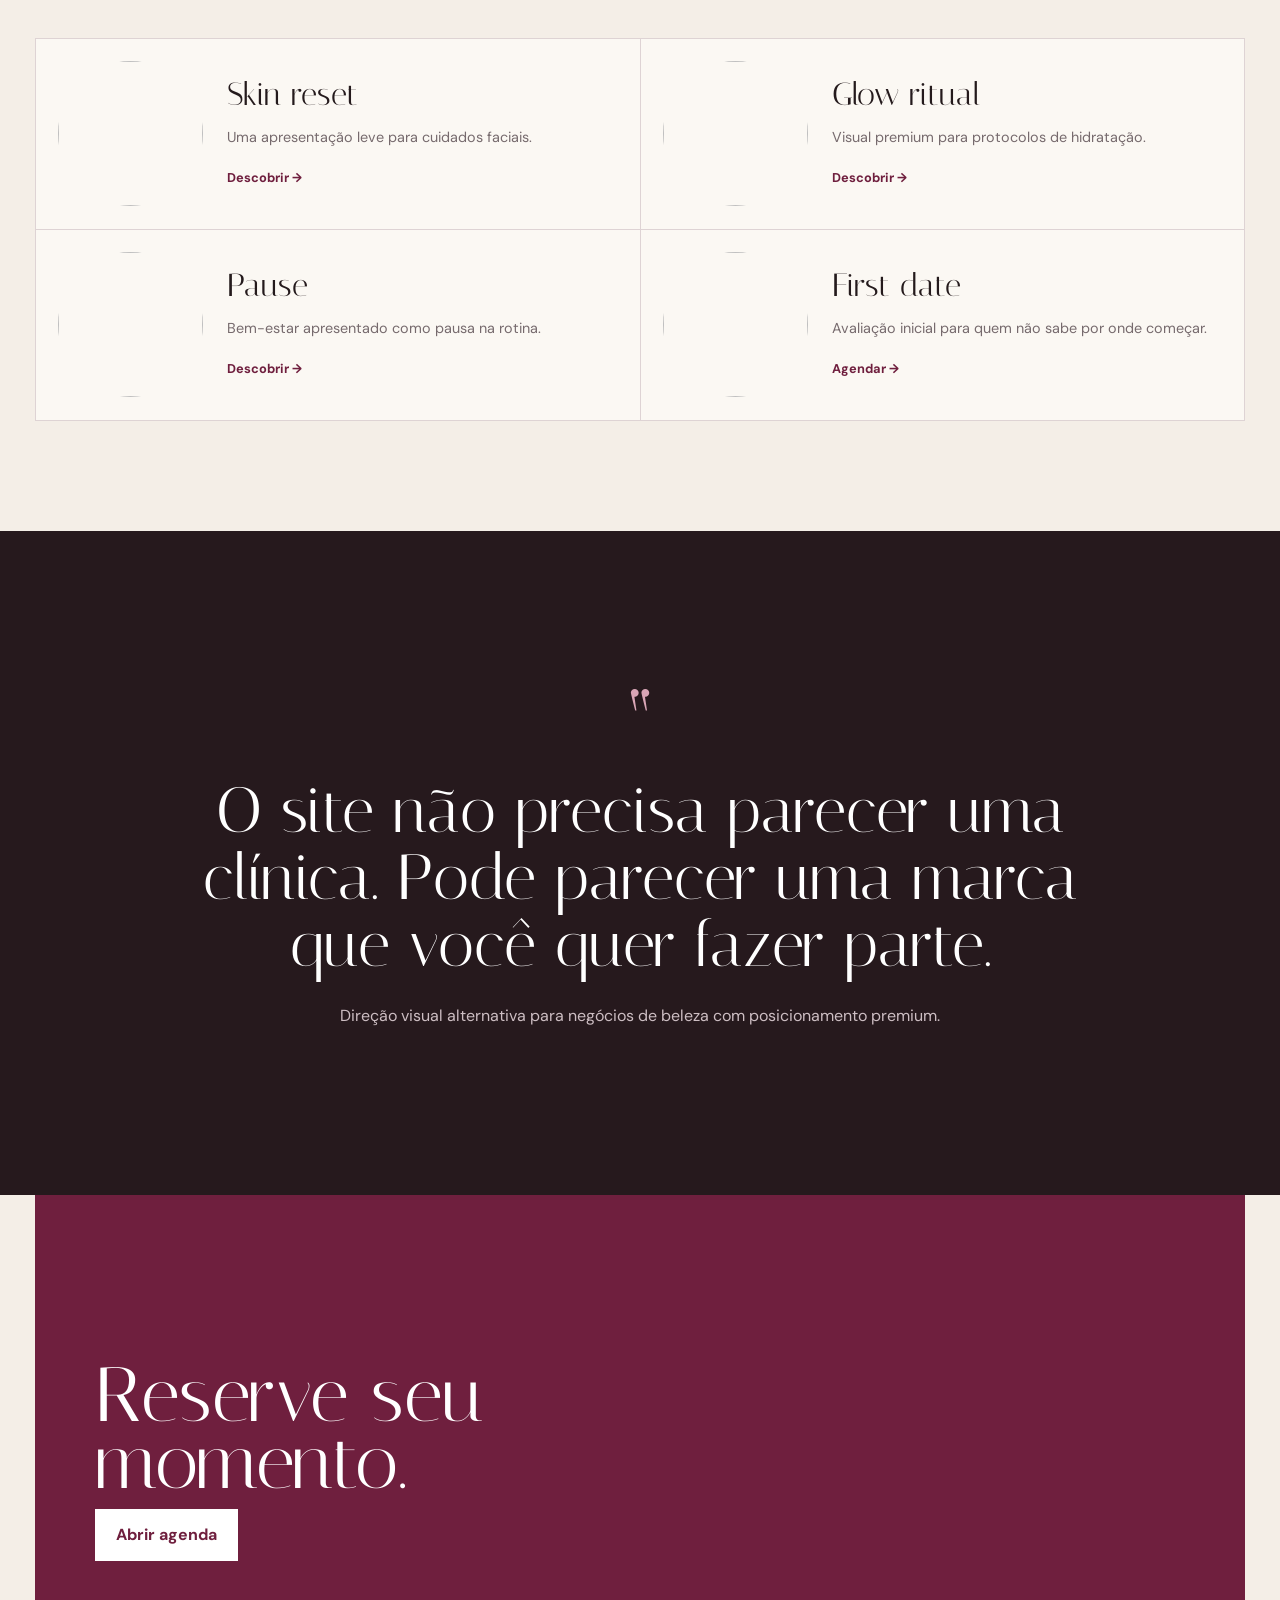
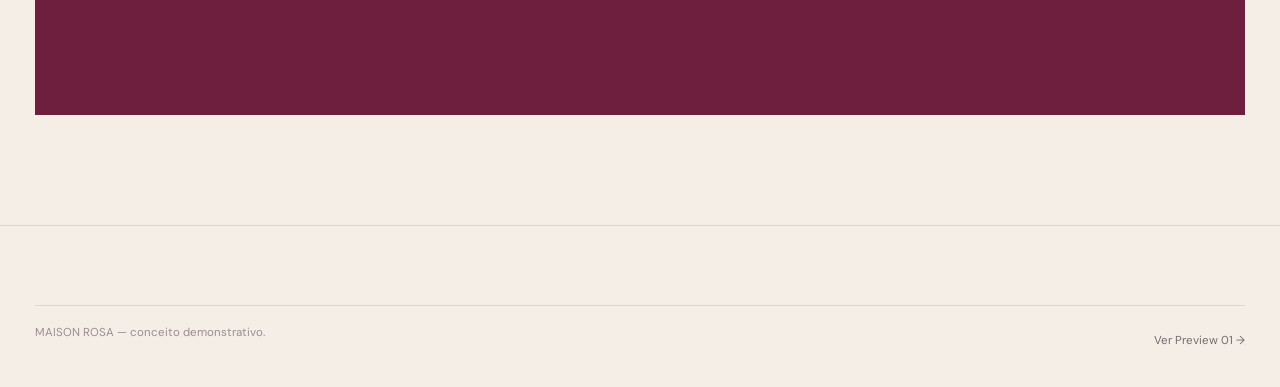
==== commit 4ced9257: "Cria segunda direção visual editorial de beleza" ====
--- a/preview-2.html
+++ b/preview-2.html
@@ -1,16 +1,4 @@
-<!doctype html><html lang="pt-BR"><head><meta charset="utf-8"><meta name="viewport" content="width=device-width,initial-scale=1"><meta name="theme-color" content="#f4f0e9"><title>ÉLAN CLINIC — Preview 02</title><meta name="description" content="Protocolos personalizados, atendimento acolhedor e uma experiência pensada para valorizar o que você já tem de melhor."><link rel="stylesheet" href="styles.css"></head><body class="light" style="--accent:#E8B4FF;--accent2:#FFB9D0">
-  <div class="preview-ribbon">PREVIEW • AGÊNCIA</div>
-  <header class="site-nav"><div class="container nav-inner"><a class="logo" href="#">ÉLAN CLINIC<span class="logo-dot">.</span></a>
-  <nav class="nav-links"><a href="#servicos">Serviços</a><a href="#resultados">Resultados</a><a href="#processo">Como funciona</a><a href="#faq">FAQ</a></nav>
-  <a class="nav-cta" href="#contato">Orçamento <svg width="16" height="16" viewBox="0 0 24 24" fill="none" aria-hidden="true"><path d="M5 12h14M13 6l6 6-6 6" stroke="currentColor" stroke-width="2" stroke-linecap="round" stroke-linejoin="round"/></svg></a><button class="menu-btn" aria-label="Abrir menu">☰</button></div></header>
-  <main><section class="container editorial-hero"><div class="reveal"><div class="eyebrow">BELEZA • AUTOCUIDADO • EXPERIÊNCIA</div><h1>Cuidado que você sente. Resultado que você percebe.</h1></div><div class="right reveal"><p>Protocolos personalizados, atendimento acolhedor e uma experiência pensada para valorizar o que você já tem de melhor.</p><a class="btn-primary" href="#contato">Agendar minha avaliação <svg width="16" height="16" viewBox="0 0 24 24" fill="none" aria-hidden="true"><path d="M5 12h14M13 6l6 6-6 6" stroke="currentColor" stroke-width="2" stroke-linecap="round" stroke-linejoin="round"/></svg></a></div></section>
-  <section class="container"><div class="editorial-photo reveal" style="background-image:url('https://images.unsplash.com/photo-1616394584738-fc6e612e71b9?auto=format&fit=crop&w=1400&q=86')"><div class="caption">PREVIEW 02 • ESTÉTICA & BELEZA</div></div></section>
-  <div class="marquee"><div class="marquee-track"><span><b>●</b> Atendimento personalizado</span><span><b>●</b> Ambiente premium</span><span><b>●</b> Equipe especializada</span><span><b>●</b> Agendamento fácil</span><span><b>●</b> Atendimento personalizado</span><span><b>●</b> Ambiente premium</span><span><b>●</b> Equipe especializada</span><span><b>●</b> Agendamento fácil</span></div></div>
-  <section class="section" id="servicos"><div class="container"><div class="section-head reveal"><div><div class="eyebrow">O QUE FAZEMOS</div><h2>Clareza vende mais do que excesso de informação.</h2></div><p>Uma estrutura editorial, sofisticada e direta para negócios que querem parecer tão bons online quanto são no atendimento.</p></div><div class="editorial-services"><article class="editorial-service reveal"><span class="num">01</span><div><h3>Limpeza de pele</h3><p>Cuidado profundo com avaliação individual e protocolo adequado à pele.</p></div></article><article class="editorial-service reveal"><span class="num">02</span><div><h3>Protocolos faciais</h3><p>Tratamentos apresentados de forma clara, elegante e sem promessas exageradas.</p></div></article><article class="editorial-service reveal"><span class="num">03</span><div><h3>Bem-estar</h3><p>Experiências de autocuidado que combinam técnica, conforto e atenção.</p></div></article><article class="editorial-service reveal"><span class="num">04</span><div><h3>Avaliação personalizada</h3><p>Primeiro contato para entender objetivos e indicar o melhor caminho.</p></div></article></div></div></section>
-  <section class="section alt" id="resultados"><div class="container"><div class="metrics"><div class="metric reveal"><strong>+1.2k</strong><span>atendimentos</span></div><div class="metric reveal"><strong>4.9/5</strong><span>avaliação</span></div><div class="metric reveal"><strong>98%</strong><span>recomendam</span></div><div class="metric reveal"><strong>1:1</strong><span>atendimento individual</span></div></div></div></section>
-  <section class="section" id="processo"><div class="container editorial-feature"><div class="feature-image reveal" style="background-image:url('https://images.unsplash.com/photo-1515377905703-c4788e51af15?auto=format&fit=crop&w=1400&q=86')"></div><article class="feature-copy reveal"><div><div class="eyebrow">ESTRATÉGIA</div><h2>Uma experiência premium começa antes da pessoa chegar.</h2><p>O site organiza procedimentos, ambiente, depoimentos e agendamento em uma experiência visual que transmite cuidado e confiança.</p></div><div class="proof-list"><span>Atendimento personalizado</span><span>Ambiente premium</span><span>Equipe especializada</span><span>Agendamento fácil</span></div></article></div></section>
-  <section class="section alt"><div class="container"><div class="section-head reveal"><div><div class="eyebrow">DEPOIMENTO</div><h2>Confiança é o que faz a pessoa clicar.</h2></div><p>Na versão real, usamos avaliações verdadeiras da empresa e fotos próprias para reforçar autoridade.</p></div><article class="quote-card reveal"><div class="quote-mark">“</div><blockquote>“A sensação de cuidado começa no primeiro contato e continua durante todo o atendimento.”</blockquote><footer>Juliana P. • cliente</footer></article></div></section>
-  <section class="section" id="faq"><div class="container faq-grid"><div class="faq-title reveal"><div class="eyebrow">FAQ</div><h2>O que o cliente quer saber antes de chamar.</h2><p>Responder as dúvidas certas aumenta a qualidade do contato.</p></div><div><details class="reveal"><summary>Preciso saber qual procedimento escolher?</summary><p>Não. A avaliação inicial existe justamente para entender seu objetivo e orientar o melhor caminho.</p></details><details class="reveal"><summary>Como funciona o agendamento?</summary><p>O site pode levar direto ao WhatsApp ou integrar uma agenda online.</p></details><details class="reveal"><summary>Posso ver resultados anteriores?</summary><p>A versão final pode usar imagens reais e autorizadas, respeitando as regras aplicáveis ao segmento.</p></details></div></div></section>
-  <section class="final-cta" id="contato"><div class="container"><div class="cta-box reveal"><h2>Agendar minha avaliação</h2><p>CTA direto, WhatsApp real, formulário opcional, analytics e rastreamento para campanhas.</p><a class="btn-secondary" href="javascript:void(0)"><svg width="24" height="24" viewBox="0 0 24 24" fill="none" aria-hidden="true"><path d="M20.5 11.7a8.5 8.5 0 0 1-12.6 7.4L3.5 20.5l1.4-4.2A8.5 8.5 0 1 1 20.5 11.7Z" stroke="currentColor" stroke-width="1.8"/><path d="M8.2 7.6c.2-.4.4-.4.7-.4h.5c.2 0 .4.1.5.4l.7 1.7c.1.3.1.5-.1.7l-.6.8c-.1.1-.2.3 0 .6.5.9 1.3 1.8 2.2 2.3.3.2.5.1.6 0l.9-1c.2-.2.4-.2.7-.1l1.8.9c.3.1.4.3.4.5 0 .4-.2 1.3-.8 1.8-.6.5-1.4.8-2.7.4-1.3-.4-2.8-1.1-4.5-2.8C6.9 11.7 6.2 10 6.3 8.9c.1-.6.4-1 .7-1.3.3-.3.8-.3 1.2 0Z" fill="currentColor"/></svg> Abrir WhatsApp</a></div></div></section></main>
-  <footer class="site-footer"><div class="container footer-row"><span>ÉLAN CLINIC • Preview 02</span><span>Projeto demonstrativo • Agência</span></div></footer>
-  <a class="whatsapp-float" href="#contato" aria-label="WhatsApp"><svg width="24" height="24" viewBox="0 0 24 24" fill="none" aria-hidden="true"><path d="M20.5 11.7a8.5 8.5 0 0 1-12.6 7.4L3.5 20.5l1.4-4.2A8.5 8.5 0 1 1 20.5 11.7Z" stroke="currentColor" stroke-width="1.8"/><path d="M8.2 7.6c.2-.4.4-.4.7-.4h.5c.2 0 .4.1.5.4l.7 1.7c.1.3.1.5-.1.7l-.6.8c-.1.1-.2.3 0 .6.5.9 1.3 1.8 2.2 2.3.3.2.5.1.6 0l.9-1c.2-.2.4-.2.7-.1l1.8.9c.3.1.4.3.4.5 0 .4-.2 1.3-.8 1.8-.6.5-1.4.8-2.7.4-1.3-.4-2.8-1.1-4.5-2.8C6.9 11.7 6.2 10 6.3 8.9c.1-.6.4-1 .7-1.3.3-.3.8-.3 1.2 0Z" fill="currentColor"/></svg></a><script src="app.js"></script></body></html>+<!doctype html><html lang="pt-BR"><head><meta charset="utf-8"><meta name="viewport" content="width=device-width,initial-scale=1"><title>Maison Rosa | Beauty Studio</title><link rel="stylesheet" href="styles.css"></head><body class="alt"><header class="header"><div class="shell navrow"><a class="brand" href="preview-2.html">MAISON ROSA<small>BEAUTY STUDIO</small></a><nav class="nav"><a href="#editorial">Editorial</a><a href="tratamentos.html">Menu</a><a href="studio.html">Studio</a><a href="agendar.html">Agenda</a></nav><a class="book" href="agendar.html">Reservar horário</a><button class="menu">☰</button></div></header><main>
+<section class="alt-hero"><div class="shell alt-grid"><div><div class="label">BEAUTY / CARE / RITUAL</div><h1 class="serif">BELEZA<i>sem ruído.</i></h1></div><div><p style="color:var(--muted);font-size:1.05rem">Uma segunda direção visual com linguagem editorial de revista: menos interface, mais atmosfera e desejo.</p><div class="actions"><a class="btn primary" href="agendar.html">Reservar avaliação</a><a class="btn soft" href="#editorial">Explorar</a></div></div></div></section><div class="alt-photo"></div><div class="shell editorial-strip"><div><strong>01</strong><span>Curadoria de tratamentos</span></div><div><strong>02</strong><span>Atendimento individual</span></div><div><strong>03</strong><span>Experiência acolhedora</span></div></div>
+<section class="section" id="editorial"><div class="shell"><div class="heading"><div><div class="label">Beauty menu</div><h2 class="serif">Um menu que parece editorial.</h2></div><p>O serviço deixa de ser “uma lista de preço” e passa a parecer uma experiência que vale a pena conhecer.</p></div><div class="treatments"><article class="treatment"><img src="https://images.unsplash.com/photo-1570172619644-dfd03ed5d881?auto=format&fit=crop&w=700&q=86"><div><h3>Skin reset</h3><p>Uma apresentação leve para cuidados faciais.</p><a href="tratamentos.html">Descobrir →</a></div></article><article class="treatment"><img src="https://images.unsplash.com/photo-1616394584738-fc6e612e71b9?auto=format&fit=crop&w=700&q=86"><div><h3>Glow ritual</h3><p>Visual premium para protocolos de hidratação.</p><a href="tratamentos.html">Descobrir →</a></div></article><article class="treatment"><img src="https://images.unsplash.com/photo-1515377905703-c4788e51af15?auto=format&fit=crop&w=700&q=86"><div><h3>Pause</h3><p>Bem-estar apresentado como pausa na rotina.</p><a href="tratamentos.html">Descobrir →</a></div></article><article class="treatment"><img src="https://images.unsplash.com/photo-1540555700478-4be289fbecef?auto=format&fit=crop&w=700&q=86"><div><h3>First date</h3><p>Avaliação inicial para quem não sabe por onde começar.</p><a href="agendar.html">Agendar →</a></div></article></div></div></section>
+<section class="section dark"><div class="shell quote"><div class="quote-mark">“</div><blockquote>O site não precisa parecer uma clínica. Pode parecer uma marca que você quer fazer parte.</blockquote><p>Direção visual alternativa para negócios de beleza com posicionamento premium.</p></div></section><section class="final"><div class="shell final-box"><div class="final-copy"><h2 class="serif">Reserve seu momento.</h2><a class="btn" href="agendar.html">Abrir agenda</a></div><div class="final-img"></div></div></section></main><footer class="footer"><div class="shell fine"><span>MAISON ROSA — conceito demonstrativo.</span><a href="index.html">Ver Preview 01 →</a></div></footer><script src="app.js"></script></body></html>
--- a/styles.css
+++ b/styles.css
@@ -1,16 +1,5 @@
-
-@import url('https://fonts.googleapis.com/css2?family=DM+Sans:wght@400;500;600;700;800&family=Manrope:wght@500;600;700;800&display=swap');
-:root{--accent:#b9ff45;--accent2:#68f6c8;--ink:#070907;--bg:#080b0d;--surface:#0d1114;--surface2:#11171b;--text:#f7f9fa;--muted:#9ba5ad;--line:rgba(255,255,255,.11);--radius:24px}
-*{box-sizing:border-box}html{scroll-behavior:smooth}body{margin:0;font-family:"DM Sans",system-ui,sans-serif;background:var(--bg);color:var(--text);overflow-x:hidden}body.light{--bg:#f4f0e9;--surface:#fffdf9;--surface2:#f9f5ee;--text:#171713;--muted:#6d685f;--line:rgba(20,20,15,.13)}
-a{text-decoration:none;color:inherit}button{font:inherit}.container{width:min(1180px,calc(100% - 40px));margin:auto}.preview-ribbon{position:fixed;z-index:90;top:14px;right:14px;padding:8px 12px;border:1px solid var(--line);border-radius:999px;background:color-mix(in srgb,var(--surface) 88%,transparent);backdrop-filter:blur(14px);font:800 11px/1 "Manrope";letter-spacing:.1em;color:var(--text)}
-.site-nav{position:sticky;z-index:80;top:0;border-bottom:1px solid transparent;transition:.3s}.site-nav.scrolled{border-color:var(--line);background:color-mix(in srgb,var(--bg) 80%,transparent);backdrop-filter:blur(18px)}.nav-inner{height:82px;display:flex;align-items:center;justify-content:space-between;gap:24px}.logo{font:800 18px/1 "Manrope";letter-spacing:.13em}.logo-dot{color:var(--accent)}.nav-links{display:flex;align-items:center;gap:28px;color:var(--muted);font-size:14px}.nav-links a:hover{color:var(--text)}.nav-cta,.btn-primary,.btn-secondary{display:inline-flex;align-items:center;justify-content:center;gap:9px;border-radius:999px;transition:.25s;font-weight:800}.nav-cta{padding:11px 16px;background:var(--text);color:var(--bg)}.nav-cta:hover{transform:translateY(-2px)}.menu-btn{display:none;border:1px solid var(--line);background:var(--surface);color:var(--text);width:44px;height:44px;border-radius:50%}
-.hero{position:relative;padding:58px 0 48px}.hero-grid{display:grid;grid-template-columns:1.02fr .98fr;gap:58px;align-items:center}.hero-copy{position:relative;z-index:2}.eyebrow{display:inline-flex;gap:10px;align-items:center;color:var(--accent);font:800 12px/1.3 "Manrope";letter-spacing:.14em}.eyebrow:before{content:"";width:26px;height:1px;background:var(--accent)}h1,h2,h3,p{margin-top:0}.hero h1{font:800 clamp(48px,6.7vw,88px)/.96 "Manrope";letter-spacing:-.06em;margin:20px 0 22px;max-width:900px}.hero p{font-size:19px;line-height:1.7;color:var(--muted);max-width:650px}.hero-actions{display:flex;gap:12px;flex-wrap:wrap;margin-top:30px}.btn-primary{padding:15px 20px;background:var(--accent);color:#09100b}.btn-primary:hover{transform:translateY(-3px);box-shadow:0 16px 50px color-mix(in srgb,var(--accent) 25%,transparent)}.btn-secondary{padding:14px 19px;border:1px solid var(--line);background:var(--surface);color:var(--text)}.hero-note{display:flex;gap:14px;align-items:center;margin-top:26px;color:var(--muted);font-size:13px}.avatars{display:flex}.avatars span{width:28px;height:28px;border-radius:50%;border:2px solid var(--bg);background:linear-gradient(135deg,var(--accent),var(--accent2));margin-left:-7px}.avatars span:first-child{margin-left:0}.hero-media{position:relative;min-height:620px}.hero-photo{position:absolute;inset:0;border-radius:32px;background:center/cover no-repeat;border:1px solid var(--line);overflow:hidden}.hero-photo:after{content:"";position:absolute;inset:0;background:linear-gradient(180deg,transparent 45%,rgba(0,0,0,.6))}.float-card{position:absolute;z-index:4;left:-34px;bottom:36px;width:min(290px,80%);padding:18px;background:color-mix(in srgb,var(--surface) 86%,transparent);backdrop-filter:blur(22px);border:1px solid var(--line);border-radius:20px;box-shadow:0 30px 70px rgba(0,0,0,.25)}.float-card small{color:var(--muted);font-size:12px}.float-card strong{display:block;font:800 25px/1.2 "Manrope";margin:4px 0 12px}.float-card .mini{display:flex;justify-content:space-between;gap:12px;color:var(--muted);font-size:12px}.floating-badge{position:absolute;z-index:4;right:-22px;top:42px;width:118px;height:118px;border-radius:50%;background:var(--accent);color:#07100a;display:grid;place-items:center;text-align:center;font:900 11px/1.25 "Manrope";letter-spacing:.08em;transform:rotate(8deg);box-shadow:0 18px 60px color-mix(in srgb,var(--accent) 28%,transparent)}
-.marquee{overflow:hidden;border-block:1px solid var(--line);background:var(--surface)}.marquee-track{display:flex;gap:44px;width:max-content;padding:17px 0;animation:marquee 25s linear infinite}.marquee-track span{color:var(--muted);font:700 13px "Manrope";letter-spacing:.04em;white-space:nowrap}.marquee-track b{color:var(--accent)}@keyframes marquee{to{transform:translateX(-50%)}}
-.section{padding:110px 0}.section.alt{background:var(--surface)}.section-head{display:flex;justify-content:space-between;gap:36px;align-items:end;margin-bottom:42px}.section-head h2{font:800 clamp(38px,5vw,62px)/1 "Manrope";letter-spacing:-.05em;max-width:760px;margin:12px 0 0}.section-head p{max-width:500px;color:var(--muted);line-height:1.7;margin:0}.services-grid{display:grid;grid-template-columns:repeat(4,1fr);gap:14px}.service-card{position:relative;min-height:280px;padding:24px;border:1px solid var(--line);border-radius:22px;background:var(--surface2);overflow:hidden;transition:.3s}.service-card:hover{transform:translateY(-7px);border-color:color-mix(in srgb,var(--accent) 55%,var(--line))}.service-index{display:flex;justify-content:space-between;color:var(--muted);font:700 12px "Manrope"}.service-icon{width:44px;height:44px;border-radius:14px;background:color-mix(in srgb,var(--accent) 16%,transparent);display:grid;place-items:center;color:var(--accent);font-weight:900}.service-card h3{font:800 23px/1.15 "Manrope";margin:70px 0 10px}.service-card p{color:var(--muted);line-height:1.65}.metrics{display:grid;grid-template-columns:repeat(4,1fr);gap:1px;background:var(--line);border:1px solid var(--line);border-radius:24px;overflow:hidden}.metric{padding:28px;background:var(--bg)}.metric strong{display:block;font:800 clamp(30px,4vw,48px)/1 "Manrope";letter-spacing:-.04em}.metric span{display:block;color:var(--muted);margin-top:9px;font-size:13px}.gallery{display:grid;grid-template-columns:1.2fr .8fr .8fr;grid-template-rows:360px 250px;gap:14px}.gallery figure{margin:0;border-radius:22px;overflow:hidden;border:1px solid var(--line);position:relative}.gallery figure:first-child{grid-row:1/3}.gallery img{width:100%;height:100%;object-fit:cover;transition:.5s}.gallery figure:hover img{transform:scale(1.04)}.gallery figcaption{position:absolute;inset:auto 14px 14px 14px;padding:11px 12px;border-radius:13px;background:rgba(0,0,0,.56);backdrop-filter:blur(10px);color:#fff;font-size:12px}
-.story-grid{display:grid;grid-template-columns:.95fr 1.05fr;gap:18px;align-items:stretch}.story-copy,.quote-card{border:1px solid var(--line);border-radius:28px;padding:40px;background:var(--surface2)}.story-copy h2{font:800 clamp(38px,5vw,60px)/1 "Manrope";letter-spacing:-.05em;margin:16px 0}.story-copy p{color:var(--muted);font-size:17px;line-height:1.75}.proof-list{display:flex;gap:9px;flex-wrap:wrap;margin-top:24px}.proof-list span{padding:9px 12px;border-radius:999px;border:1px solid var(--line);font-size:12px;color:var(--muted)}.quote-card{display:flex;flex-direction:column;justify-content:space-between;background:linear-gradient(145deg,color-mix(in srgb,var(--accent) 15%,var(--surface2)),var(--surface2))}.quote-mark{font-size:54px;color:var(--accent);line-height:.6}.quote-card blockquote{font:700 clamp(28px,3.5vw,42px)/1.22 "Manrope";letter-spacing:-.035em;margin:30px 0}.quote-card footer{color:var(--muted)}
-.steps{display:grid;grid-template-columns:repeat(3,1fr);gap:14px}.step{padding:30px;border-top:1px solid var(--line);background:linear-gradient(180deg,transparent,var(--surface));border-radius:0 0 22px 22px}.step b{font:800 12px "Manrope";color:var(--accent)}.step h3{font:800 25px "Manrope";margin:35px 0 10px}.step p{color:var(--muted);line-height:1.6}
-.faq-grid{display:grid;grid-template-columns:.8fr 1.2fr;gap:50px}.faq-title h2{font:800 clamp(40px,5vw,62px)/1 "Manrope";letter-spacing:-.05em;margin:14px 0}.faq-title p{color:var(--muted)}details{border-bottom:1px solid var(--line);padding:20px 0}summary{list-style:none;cursor:pointer;font:700 18px "Manrope";display:flex;justify-content:space-between;gap:20px}summary::-webkit-details-marker{display:none}summary:after{content:"+";color:var(--accent);font-size:24px}details[open] summary:after{content:"–"}details p{color:var(--muted);line-height:1.7;padding-right:40px;margin:13px 0 0}
-.final-cta{padding:90px 0 120px}.cta-box{position:relative;overflow:hidden;border-radius:32px;padding:54px;background:linear-gradient(120deg,var(--accent),var(--accent2));color:#08100b}.cta-box:after{content:"";position:absolute;width:360px;height:360px;border:1px solid rgba(0,0,0,.16);border-radius:50%;right:-80px;top:-130px}.cta-box h2{font:800 clamp(42px,5vw,68px)/.98 "Manrope";letter-spacing:-.05em;max-width:850px;margin:0 0 18px}.cta-box p{max-width:650px;font-size:17px}.cta-box .btn-secondary{background:#08100b;color:#fff;border:0}.site-footer{border-top:1px solid var(--line);padding:26px 0 40px;color:var(--muted);font-size:13px}.footer-row{display:flex;justify-content:space-between;gap:20px;flex-wrap:wrap}
-.whatsapp-float{position:fixed;z-index:70;right:20px;bottom:20px;width:58px;height:58px;border-radius:50%;background:#25D366;color:white;display:grid;place-items:center;font-weight:900;box-shadow:0 18px 50px rgba(0,0,0,.28);transition:.25s}.whatsapp-float:hover{transform:translateY(-4px) scale(1.03)}.reveal{opacity:0;transform:translateY(22px);transition:.75s cubic-bezier(.2,.7,.2,1)}.reveal.visible{opacity:1;transform:none}
-body.light .hero{padding-top:36px}.editorial-hero{display:grid;grid-template-columns:1.28fr .72fr;gap:48px;align-items:end;padding:70px 0 38px}.editorial-hero h1{font:700 clamp(58px,8vw,108px)/.88 "Manrope";letter-spacing:-.075em;margin:18px 0}.editorial-hero .right{padding-bottom:10px}.editorial-hero p{color:var(--muted);font-size:18px;line-height:1.7}.editorial-photo{height:610px;border-radius:30px;background:center/cover no-repeat;position:relative;overflow:hidden;border:1px solid var(--line)}.editorial-photo:after{content:"";position:absolute;inset:0;background:linear-gradient(180deg,transparent 65%,rgba(0,0,0,.45))}.editorial-photo .caption{position:absolute;z-index:2;left:22px;bottom:20px;color:white;font:700 12px "Manrope";letter-spacing:.1em}.editorial-services{display:grid;grid-template-columns:1fr 1fr;border-top:1px solid var(--line)}.editorial-service{display:grid;grid-template-columns:70px 1fr;padding:28px 0;border-bottom:1px solid var(--line)}.editorial-service:nth-child(odd){padding-right:34px}.editorial-service:nth-child(even){padding-left:34px;border-left:1px solid var(--line)}.editorial-service .num{font:700 12px "Manrope";color:var(--muted)}.editorial-service h3{font:800 28px "Manrope";letter-spacing:-.03em;margin:0 0 8px}.editorial-service p{color:var(--muted);margin:0;line-height:1.65}.editorial-feature{display:grid;grid-template-columns:1fr 1fr;gap:16px}.feature-image{min-height:560px;border-radius:28px;background:center/cover no-repeat;border:1px solid var(--line)}.feature-copy{border-radius:28px;background:var(--surface);border:1px solid var(--line);padding:44px;display:flex;flex-direction:column;justify-content:space-between}.feature-copy h2{font:800 clamp(40px,5vw,65px)/.98 "Manrope";letter-spacing:-.055em}.feature-copy p{color:var(--muted);font-size:17px;line-height:1.7}
-@media(max-width:960px){.hero-grid,.story-grid,.faq-grid,.editorial-hero,.editorial-feature{grid-template-columns:1fr}.hero-media{min-height:500px}.floating-badge{right:14px}.float-card{left:14px}.services-grid{grid-template-columns:1fr 1fr}.gallery{grid-template-columns:1fr 1fr;grid-template-rows:380px 260px}.gallery figure:first-child{grid-column:1/3;grid-row:auto}.metrics{grid-template-columns:1fr 1fr}.editorial-service:nth-child(odd),.editorial-service:nth-child(even){padding:24px 0;border-left:0}.editorial-services{grid-template-columns:1fr}}@media(max-width:680px){.container{width:min(100% - 28px,1180px)}.nav-links{position:fixed;inset:82px 14px auto 14px;display:none;flex-direction:column;align-items:stretch;padding:18px;background:var(--surface);border:1px solid var(--line);border-radius:20px}.nav-links.open{display:flex}.menu-btn{display:block}.nav-cta{display:none}.hero{padding-top:34px}.hero-media{min-height:420px}.hero h1{font-size:clamp(44px,14vw,68px)}.services-grid,.steps,.gallery,.metrics{grid-template-columns:1fr}.gallery{grid-template-rows:340px 250px 250px}.gallery figure:first-child{grid-column:auto}.section{padding:76px 0}.section-head{align-items:flex-start;flex-direction:column}.story-copy,.quote-card{padding:28px}.cta-box{padding:36px 24px}.editorial-photo{height:430px}.editorial-hero{padding-top:46px}.editorial-hero h1{font-size:clamp(52px,15vw,80px)}}
+@import url('https://fonts.googleapis.com/css2?family=DM+Sans:wght@400;500;600;700&family=Italiana&family=Manrope:wght@500;600;700&display=swap');
+:root{--wine:#6f1f3e;--rose:#d9a6b6;--blush:#f5e8e8;--ivory:#fbf8f3;--ink:#241a1c;--muted:#766a6d;--line:#ded3d4;--green:#5b6d5e;--max:1210px}
+*{box-sizing:border-box}html{scroll-behavior:smooth}body{margin:0;background:var(--ivory);color:var(--ink);font:16px/1.6 "DM Sans",sans-serif;overflow-x:hidden}a{text-decoration:none;color:inherit}img{display:block;width:100%}button,input,select,textarea{font:inherit}.shell{width:min(var(--max),calc(100% - 44px));margin:auto}.serif{font-family:"Italiana",serif;font-weight:400}.label{font:.72rem/1 "Manrope";letter-spacing:.18em;text-transform:uppercase;color:var(--wine);font-weight:700}.header{position:fixed;z-index:100;inset:0 0 auto;transition:.35s}.header.scrolled{background:rgba(251,248,243,.9);backdrop-filter:blur(16px);border-bottom:1px solid var(--line)}.navrow{height:88px;display:flex;align-items:center;gap:30px}.brand{font:2rem/1 "Italiana";letter-spacing:.02em}.brand small{display:block;font:600 .55rem "Manrope";letter-spacing:.25em;margin-top:4px;color:var(--muted)}.nav{display:flex;gap:27px;margin-left:auto;font-size:.82rem;color:#62575a}.nav a:hover{color:var(--wine)}.book{padding:12px 17px;border:1px solid var(--wine);color:var(--wine);font-weight:700}.book:hover{background:var(--wine);color:white}.menu{display:none;margin-left:auto;width:44px;height:44px;border:1px solid var(--line);background:transparent}.hero{min-height:100svh;padding:150px 0 70px;display:grid;align-items:center}.hero-grid{display:grid;grid-template-columns:.82fr 1.18fr;gap:75px;align-items:center}.hero-copy{padding-top:30px}.hero h1{font-size:clamp(4.8rem,8.4vw,9.6rem);line-height:.78;letter-spacing:-.055em;margin:20px 0 28px}.hero h1 span{display:block;color:var(--wine);font-style:italic}.hero p{max-width:540px;color:var(--muted);font-size:1.05rem}.actions{display:flex;gap:12px;flex-wrap:wrap;margin-top:30px}.btn{display:inline-flex;align-items:center;justify-content:center;min-height:52px;padding:0 20px;border:1px solid var(--wine);font-weight:700;transition:.25s;cursor:pointer}.btn.primary{background:var(--wine);color:white}.btn.soft{background:transparent;color:var(--wine)}.btn:hover{transform:translateY(-3px)}.hero-collage{position:relative;min-height:650px}.hero-main{position:absolute;inset:0 0 55px 90px;object-fit:cover;border-radius:180px 180px 18px 18px}.hero-small{position:absolute;width:230px;height:290px;left:0;bottom:0;object-fit:cover;border:12px solid var(--ivory)}.hero-mark{position:absolute;right:-28px;top:70px;width:125px;height:125px;border:1px solid var(--wine);border-radius:50%;display:grid;place-items:center;text-align:center;color:var(--wine);font:.68rem "Manrope";letter-spacing:.12em;transform:rotate(10deg)}.hero-note{display:flex;gap:26px;margin-top:42px;color:var(--muted);font-size:.76rem}.hero-note span:before{content:"•";color:var(--wine);margin-right:8px}.section{padding:110px 0}.section.blush{background:var(--blush)}.section.dark{background:#26191d;color:white}.heading{display:grid;grid-template-columns:1fr .65fr;gap:60px;align-items:end;margin-bottom:56px}.heading h2{font-size:clamp(4rem,6vw,7rem);line-height:.9;letter-spacing:-.04em;margin:15px 0 0}.heading p{color:var(--muted);max-width:500px;margin:0}.dark .heading p{color:#cdbec3}.treatments{display:grid;grid-template-columns:1fr 1fr;gap:1px;background:var(--line);border:1px solid var(--line)}.treatment{display:grid;grid-template-columns:145px 1fr;gap:24px;background:var(--ivory);padding:22px;align-items:center;min-height:190px}.treatment img{height:145px;object-fit:cover;border-radius:50%}.treatment h3{font:2rem/1.05 "Italiana";margin:0 0 10px}.treatment p{color:var(--muted);font-size:.9rem}.treatment a{font-weight:700;color:var(--wine);font-size:.8rem}.ritual{display:grid;grid-template-columns:1.08fr .92fr;gap:70px;align-items:center}.ritual-photo{position:relative}.ritual-photo img{height:680px;object-fit:cover;border-radius:300px 300px 0 0}.ritual-photo:after{content:"";position:absolute;inset:22px -22px -22px 22px;border:1px solid var(--rose);z-index:-1}.ritual-copy h2{font-size:clamp(4rem,6vw,6.5rem);line-height:.88;margin:16px 0}.ritual-copy>p{color:var(--muted)}.ritual-steps{margin-top:36px}.ritual-step{display:grid;grid-template-columns:45px 1fr;gap:15px;padding:18px 0;border-top:1px solid var(--line)}.ritual-step b{color:var(--wine);font-size:.75rem}.ritual-step h3{margin:0;font:1.45rem "Italiana"}.ritual-step p{margin:5px 0 0;color:var(--muted);font-size:.88rem}.experience{display:grid;grid-template-columns:1fr 1fr;gap:16px}.experience-card{min-height:620px;position:relative;overflow:hidden}.experience-card img{height:100%;object-fit:cover}.experience-card .shade{position:absolute;inset:0;background:linear-gradient(0deg,rgba(35,21,26,.72),transparent 60%)}.experience-card .copy{position:absolute;inset:auto 34px 34px;color:white}.experience-card h3{font:3.2rem/.95 "Italiana";margin:10px 0}.experience-card p{max-width:420px;color:#eadde1}.quote{max-width:900px;margin:auto;text-align:center;padding:40px 0}.quote-mark{font:6rem/1 "Italiana";color:var(--rose)}.quote blockquote{font:clamp(2.6rem,5vw,5rem)/1.05 "Italiana";margin:0 0 25px}.quote p{color:#cdbec3}.journey{display:grid;grid-template-columns:repeat(4,1fr);gap:16px}.journey article{padding:28px;border-top:1px solid var(--wine);min-height:250px}.journey b{font-size:.72rem;color:var(--wine)}.journey h3{font:1.9rem "Italiana";margin:55px 0 8px}.journey p{color:var(--muted);font-size:.88rem}.faq{display:grid;grid-template-columns:.7fr 1.3fr;gap:70px}.faq h2{font-size:clamp(4rem,6vw,6.5rem);line-height:.9}.faq details{border-bottom:1px solid var(--line);padding:21px 0}.faq summary{cursor:pointer;list-style:none;display:flex;justify-content:space-between;font-weight:700}.faq summary:after{content:"+";color:var(--wine)}.faq details[open] summary:after{content:"–"}.faq p{color:var(--muted);padding-right:50px}.final{padding:0 0 110px}.final-box{display:grid;grid-template-columns:1fr 1fr;background:var(--wine);color:white;min-height:520px}.final-copy{padding:60px;display:flex;justify-content:center;flex-direction:column}.final-copy h2{font-size:clamp(4rem,6vw,6.5rem);line-height:.88;margin:12px 0}.final-copy p{color:#ecdce2;max-width:500px}.final-copy .btn{border-color:white;background:white;color:var(--wine);align-self:flex-start}.final-img{background:url('https://images.unsplash.com/photo-1616394584738-fc6e612e71b9?auto=format&fit=crop&w=1500&q=88') center/cover}.footer{padding:44px 0 28px;border-top:1px solid var(--line)}.footgrid{display:grid;grid-template-columns:1.1fr repeat(3,.55fr);gap:30px}.footer a,.footer p{display:block;color:var(--muted);margin:8px 0}.fine{display:flex;justify-content:space-between;gap:15px;border-top:1px solid var(--line);padding-top:18px;margin-top:35px;font-size:.72rem;color:#9a8d91}.reveal{opacity:0;transform:translateY(22px);transition:.75s}.reveal.visible{opacity:1;transform:none}
+.page-hero{padding:165px 0 75px;background:var(--blush)}.page-hero h1{font-size:clamp(4.8rem,8vw,8.5rem);line-height:.82;margin:18px 0}.page-hero p{max-width:650px;color:var(--muted)}.treatment-list{display:grid;gap:40px}.treatment-feature{display:grid;grid-template-columns:.8fr 1.2fr;gap:55px;align-items:center}.treatment-feature:nth-child(even){grid-template-columns:1.2fr .8fr}.treatment-feature:nth-child(even) .tf-photo{order:2}.tf-photo{height:520px;object-fit:cover}.tf-copy h2{font:3.6rem/.95 "Italiana";margin:12px 0}.tf-copy p{color:var(--muted)}.studio-hero{min-height:85svh;background:url('https://images.unsplash.com/photo-1515377905703-c4788e51af15?auto=format&fit=crop&w=2100&q=88') center/cover;position:relative;display:grid;align-items:end;color:white}.studio-hero:after{content:"";position:absolute;inset:0;background:linear-gradient(0deg,rgba(32,16,22,.75),transparent 55%)}.studio-inner{position:relative;z-index:2;padding:150px 0 65px}.studio-inner h1{font-size:clamp(5rem,9vw,9rem);line-height:.8;margin:15px 0}.booking{display:grid;grid-template-columns:.75fr 1.25fr;gap:60px}.booking-aside h2{font-size:clamp(4rem,6vw,6rem);line-height:.9}.booking-aside p{color:var(--muted)}.book-form{padding:34px;background:white;border:1px solid var(--line)}.field{display:grid;gap:7px;margin-bottom:15px}.field label{font-size:.75rem;color:var(--muted)}.field input,.field select,.field textarea{padding:14px;border:1px solid var(--line);background:var(--ivory);color:var(--ink)}.field textarea{min-height:115px}.alt{background:#f4eee7}.alt .header.scrolled{background:rgba(244,238,231,.9)}.alt-hero{padding:155px 0 50px}.alt-grid{display:grid;grid-template-columns:1fr 1fr;gap:40px;align-items:end}.alt-hero h1{font-size:clamp(6rem,11vw,11rem);line-height:.72;margin:20px 0}.alt-hero h1 i{display:block;font-weight:400;color:var(--wine)}.alt-photo{height:620px;background:url('https://images.unsplash.com/photo-1570172619644-dfd03ed5d881?auto=format&fit=crop&w=1900&q=88') center/cover}.editorial-strip{display:grid;grid-template-columns:repeat(3,1fr);border-block:1px solid var(--line)}.editorial-strip div{padding:28px;border-right:1px solid var(--line)}.editorial-strip strong{font:2.3rem "Italiana";display:block}.editorial-strip span{color:var(--muted);font-size:.8rem}
+@media(max-width:950px){.nav{position:fixed;display:none;inset:78px 14px auto;background:var(--ivory);border:1px solid var(--line);padding:20px;flex-direction:column}.nav.open{display:flex}.book{display:none}.menu{display:block}.hero-grid,.ritual,.faq,.booking,.alt-grid{grid-template-columns:1fr}.hero-collage{min-height:560px}.heading{grid-template-columns:1fr}.treatments,.experience,.final-box{grid-template-columns:1fr}.journey{grid-template-columns:1fr 1fr}.footgrid{grid-template-columns:1fr 1fr}.treatment-feature,.treatment-feature:nth-child(even){grid-template-columns:1fr}.treatment-feature:nth-child(even) .tf-photo{order:0}.editorial-strip{grid-template-columns:1fr}}@media(max-width:620px){.shell{width:min(var(--max),calc(100% - 28px))}.hero{padding-top:120px}.hero h1{font-size:5rem}.hero-main{inset:0 0 40px 40px}.hero-small{width:160px;height:220px}.hero-mark{display:none}.section{padding:74px 0}.journey{grid-template-columns:1fr}.final-copy{padding:38px 24px}.footgrid{grid-template-columns:1fr}.fine{flex-direction:column}.page-hero h1,.studio-inner h1{font-size:4.8rem}.alt-photo{height:420px}}
